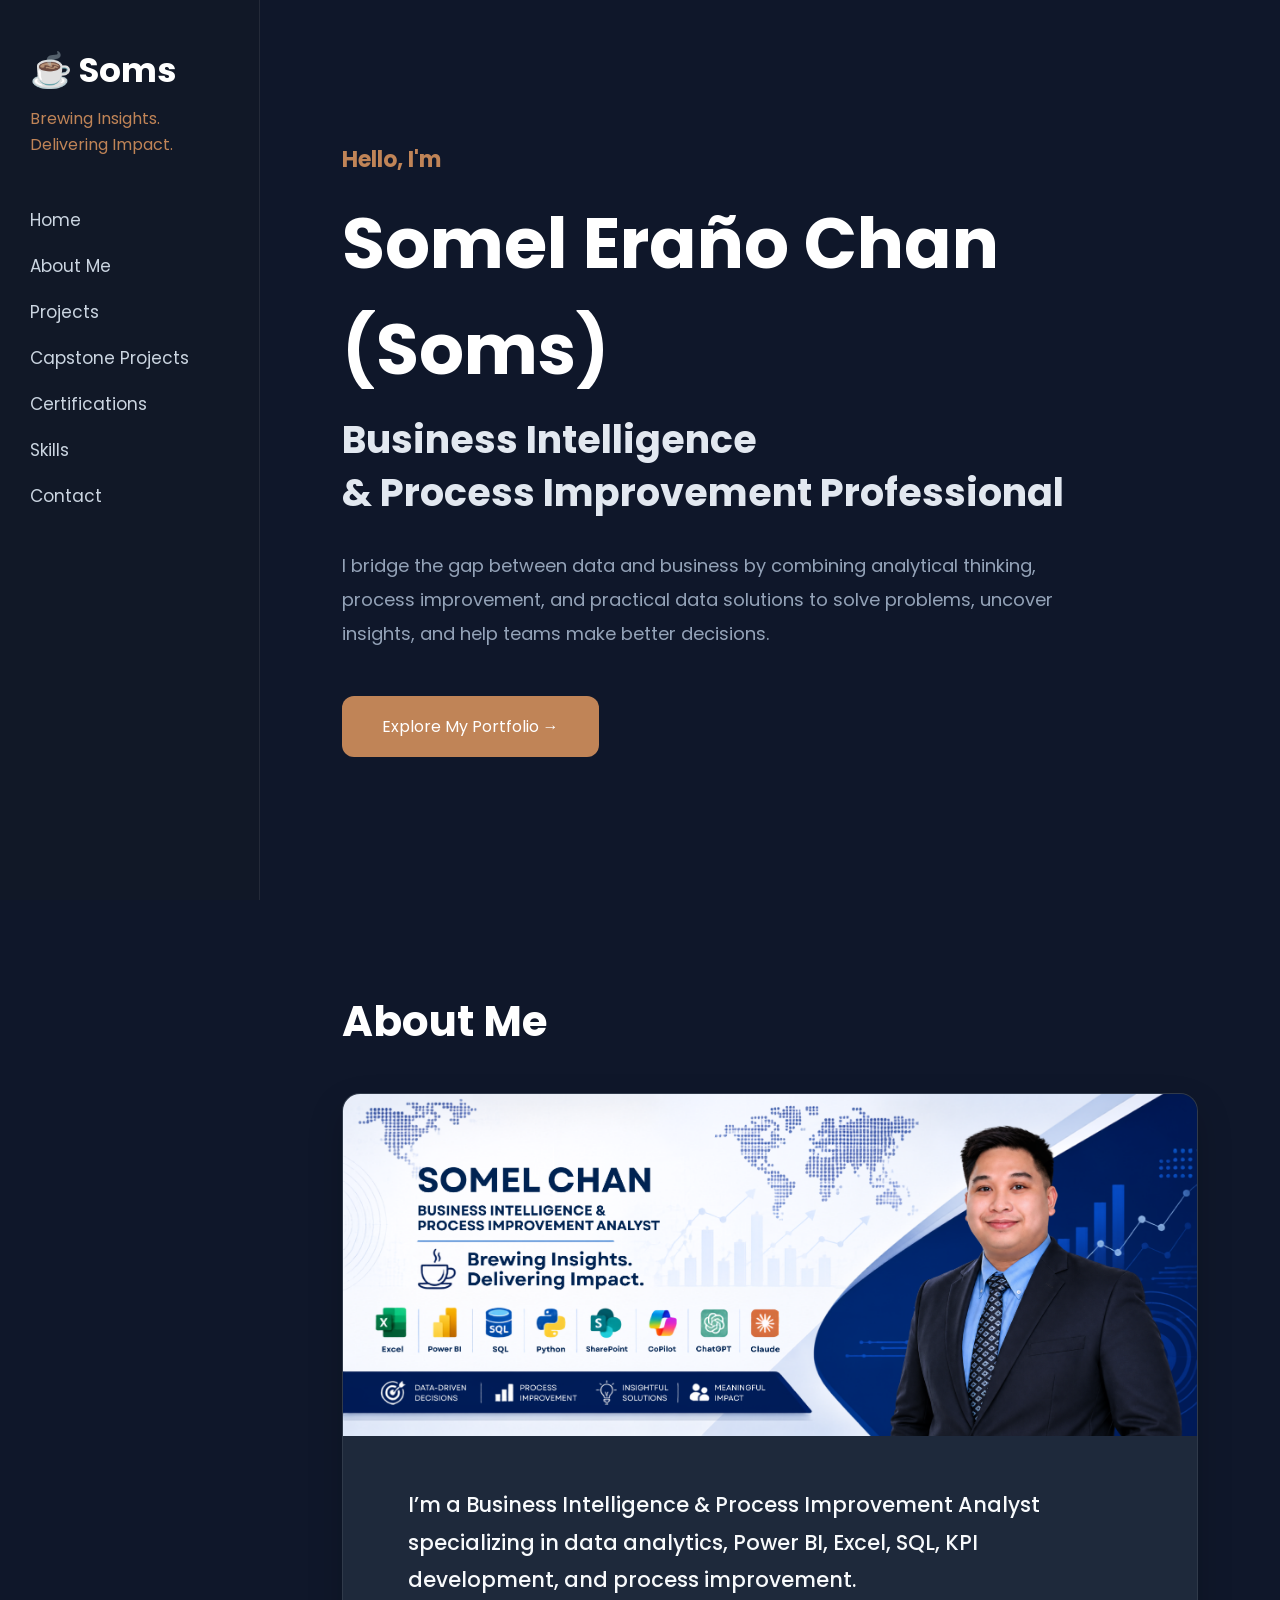
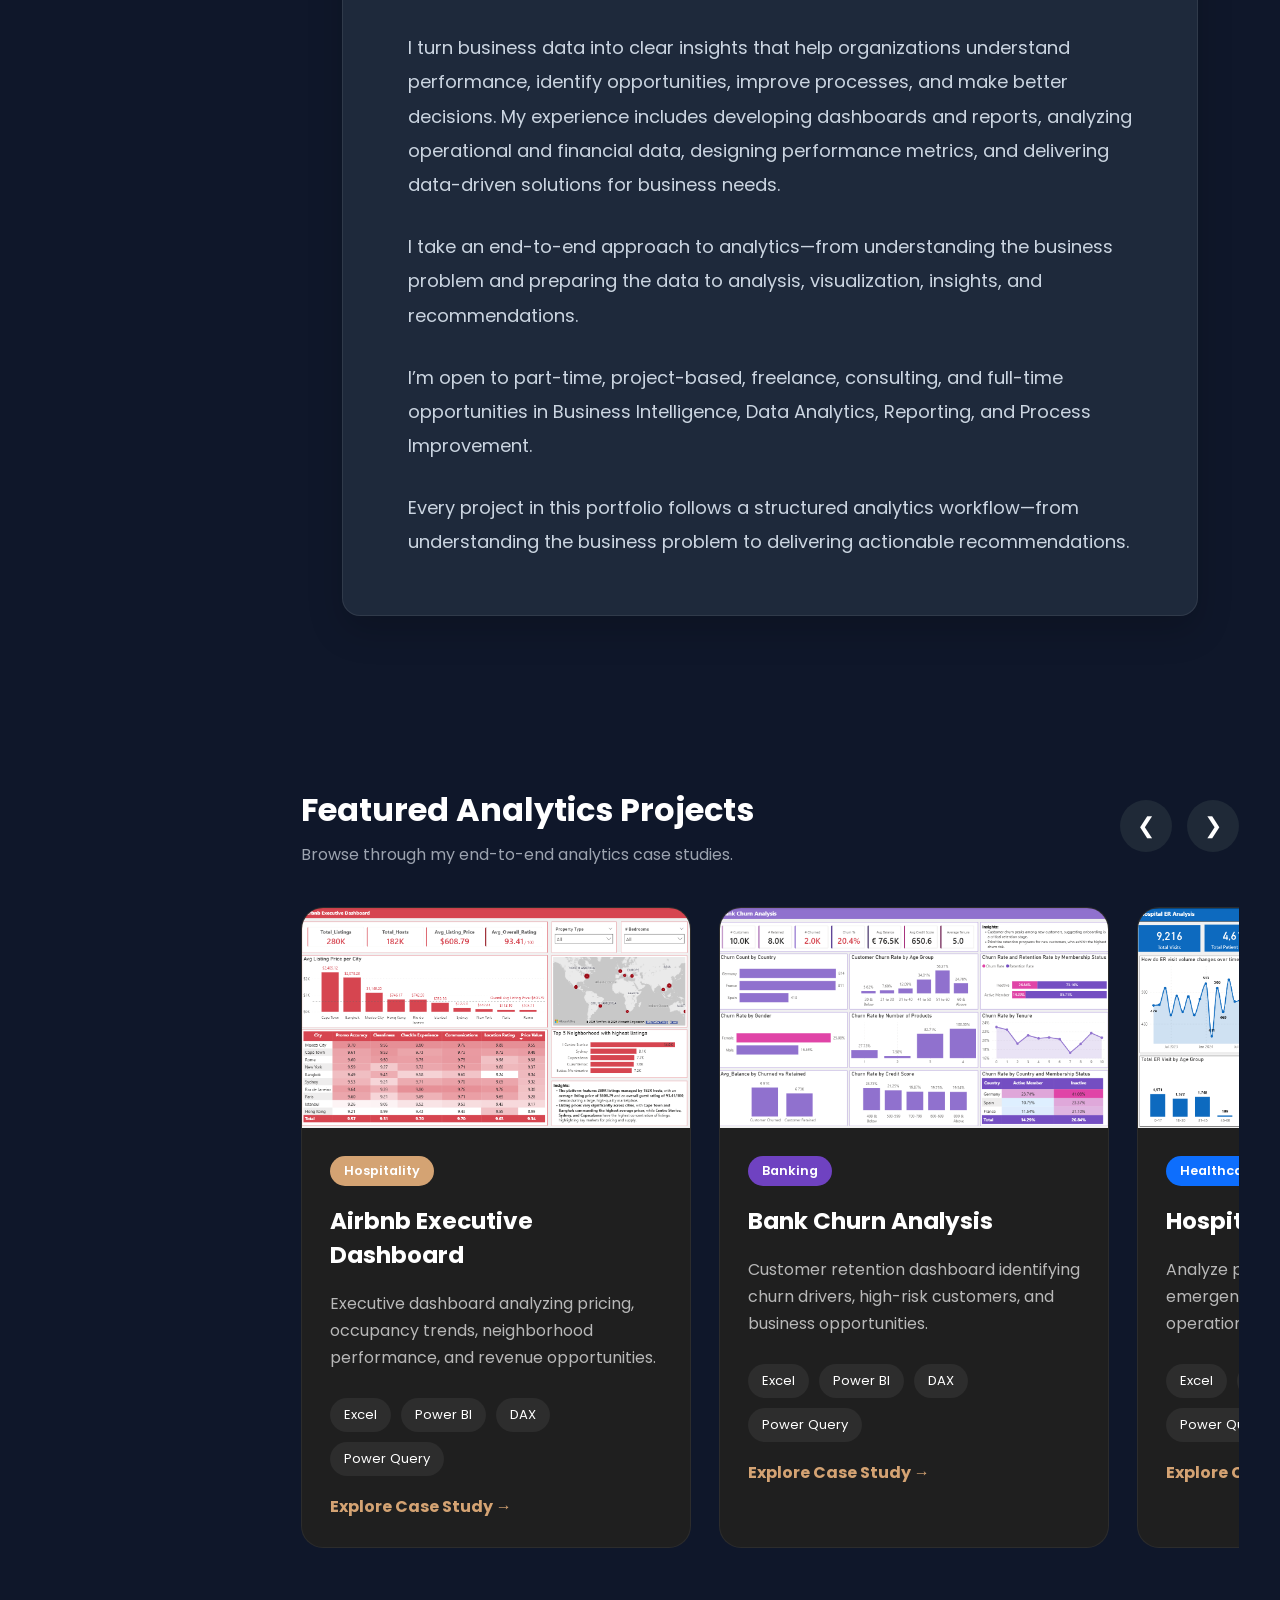
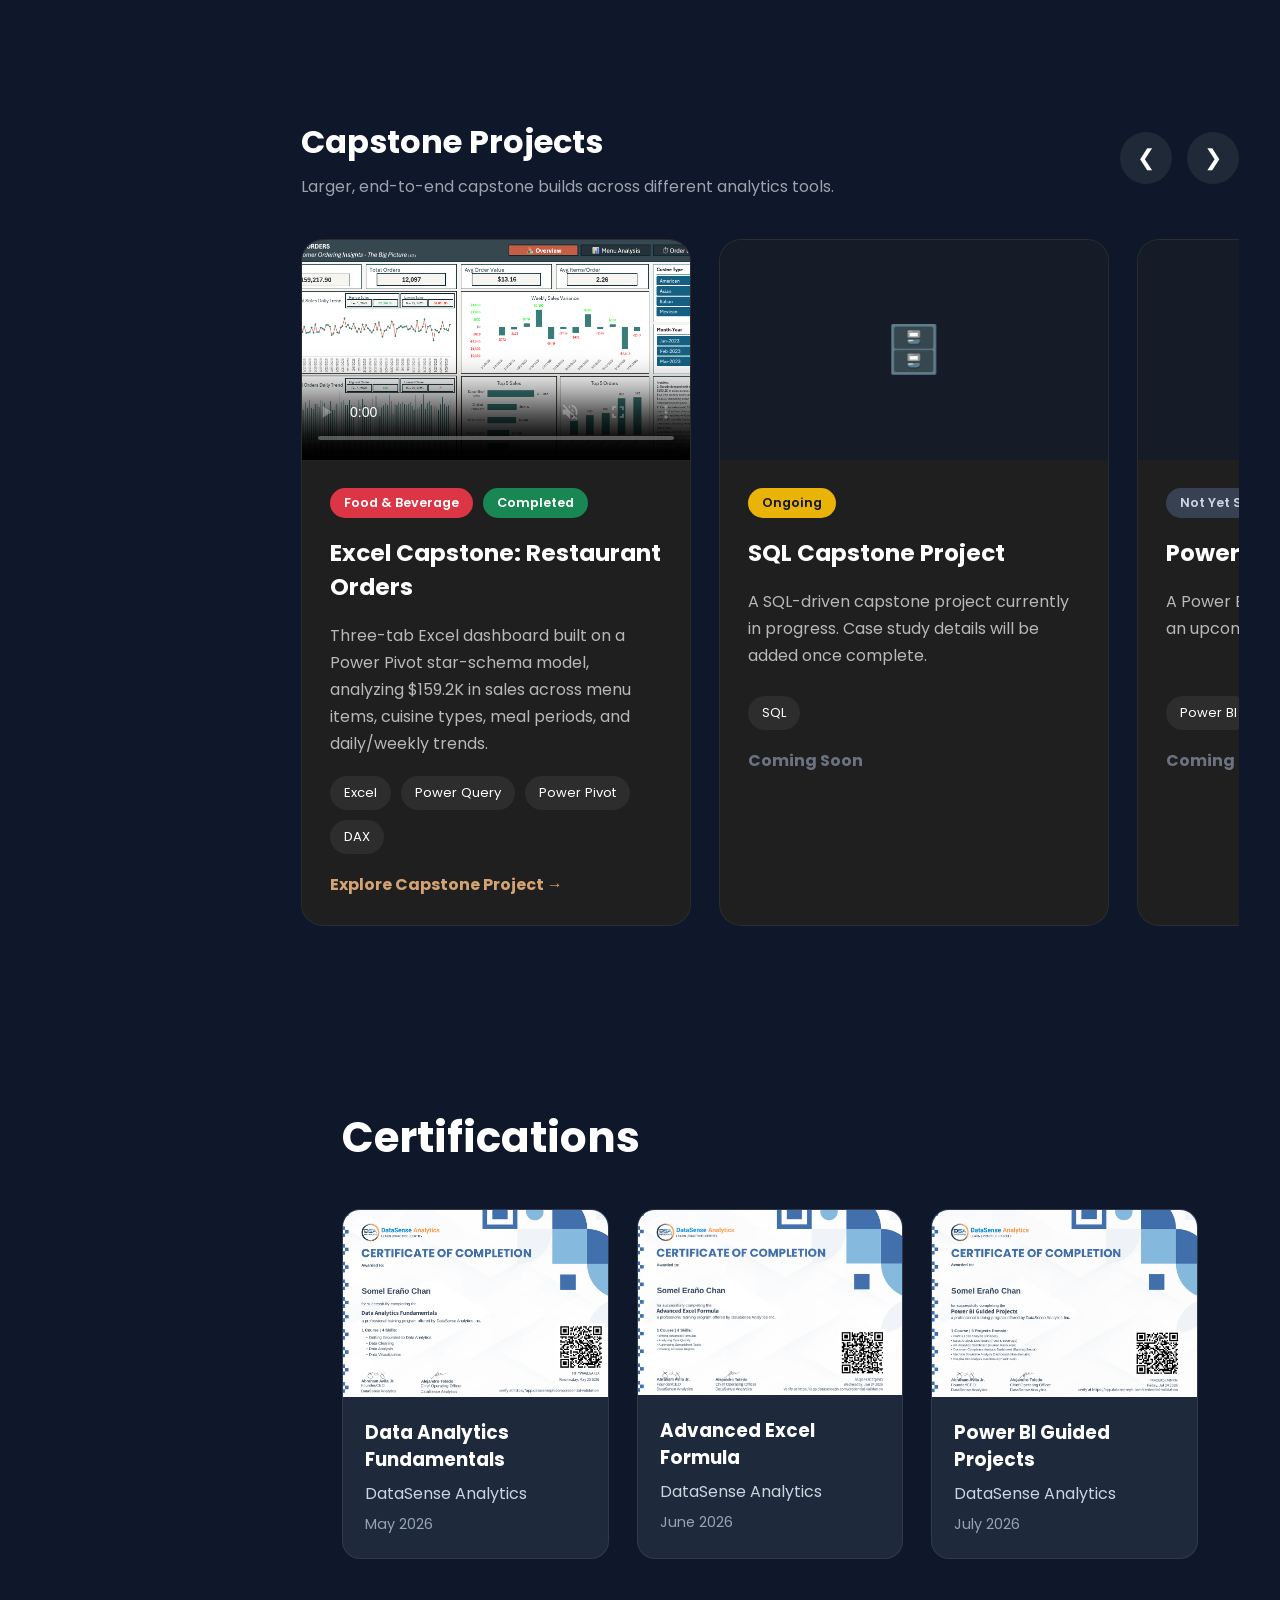
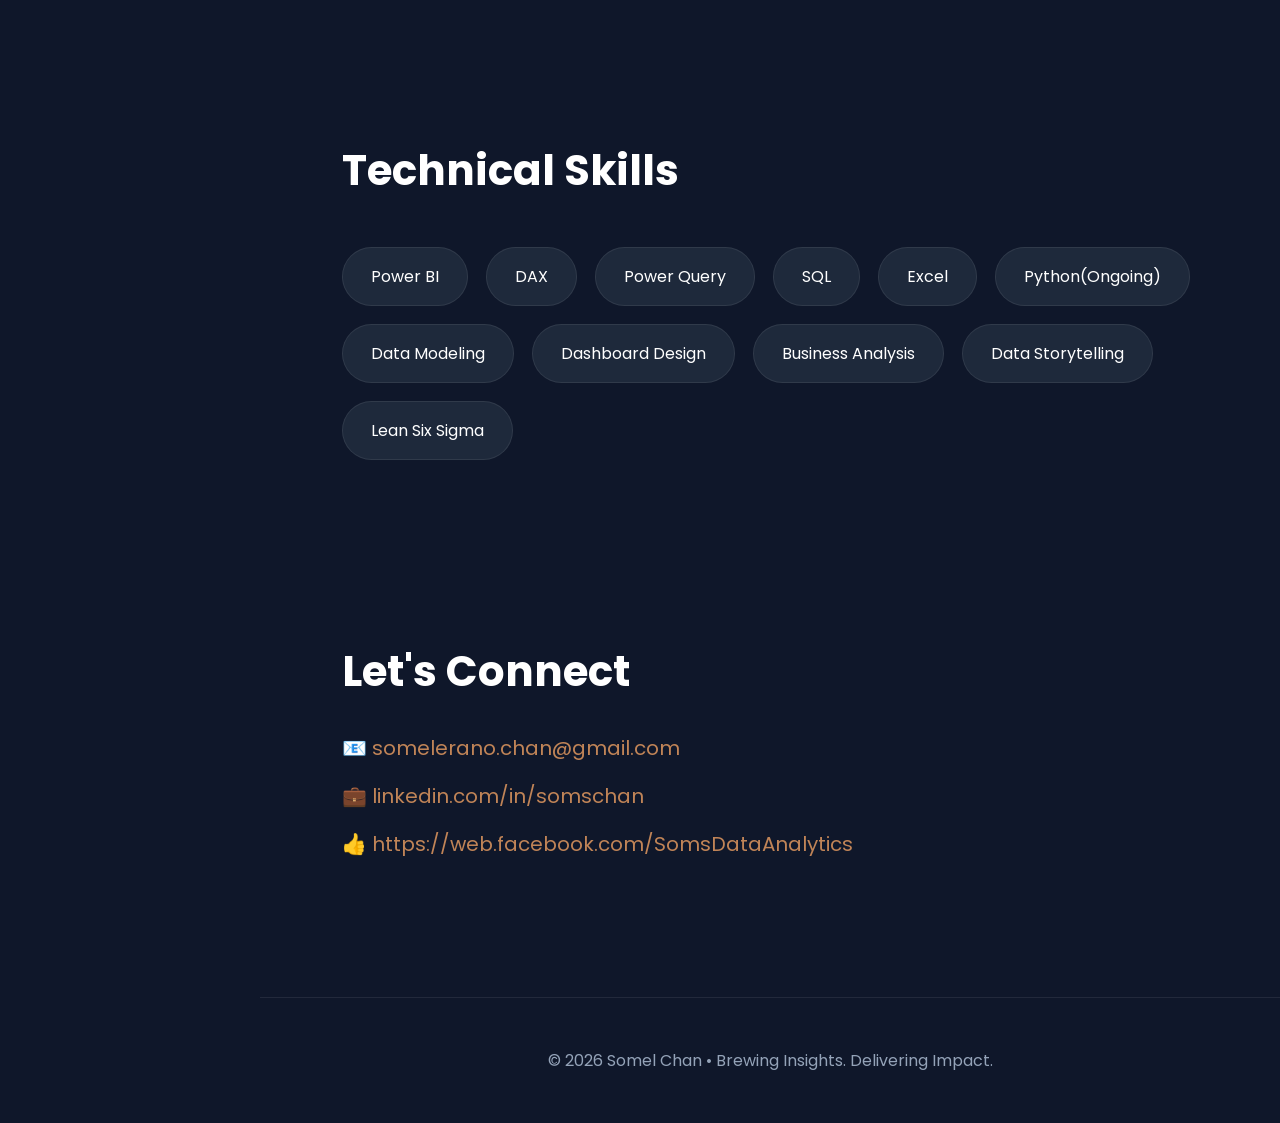
==== index.html @ 916bca15 "Update index.html" ====
<!DOCTYPE html>
<html lang="en">

<head>

<meta charset="UTF-8">

<meta name="viewport"
content="width=device-width, initial-scale=1.0">

<title>Soms | Data Analytics Portfolio</title>

<link rel="preconnect" href="https://fonts.googleapis.com">

<link rel="preconnect" href="https://fonts.gstatic.com" crossorigin>

<link href="https://fonts.googleapis.com/css2?family=Poppins:wght@300;400;500;600;700;800&display=swap" rel="stylesheet">

<link rel="stylesheet" href="style.css">

</head>

<body>

<!-- SIDEBAR -->

<aside class="sidebar">

<div class="logo">

<h1>☕ Soms </h1>

<p>Brewing Insights.<br>Delivering Impact.</p>

</div>

<nav>

<a href="#hero">Home</a>

<a href="#about">About Me</a>

<a href="#projects">Projects</a>

<a href="#capstone">Capstone Projects</a>

<a href="#certifications">Certifications</a>

<a href="#skills">Skills</a>

<a href="#contact">Contact</a>

</nav>

</aside>

<!-- MAIN -->

<main>

<section id="hero">

<div class="hero-text">

<h3>Hello, I'm</h3>

<h1>Somel Eraño Chan (Soms)</h1>

<h2>

Business Intelligence

<br>

& Process Improvement Professional

</h2>

<p>

I bridge the gap between data and business by combining analytical thinking, process improvement, 

and practical data solutions to solve problems, uncover insights, and help teams make better decisions.

</p>

<a href="#projects" class="btn">

Explore My Portfolio →

</a>

</div>

</section>

<section id="about">

    <h2>About Me</h2>

    <div class="about-box">

        <!-- PROFESSIONAL HEADER -->
        <div class="about-header">
            <img 
                src="assets/Soms_Header.png" 
                alt="Somel Chan - Business Intelligence & Process Improvement Analyst"
            >
        </div>

        <!-- ABOUT CONTENT -->
        <div class="about-content">

            <p class="about-intro">
                I’m a Business Intelligence & Process Improvement Analyst specializing
                in data analytics, Power BI, Excel, SQL, KPI development, and process improvement.
            </p>

            <p>
                I turn business data into clear insights that help organizations
                understand performance, identify opportunities, improve processes,
                and make better decisions. My experience includes developing
                dashboards and reports, analyzing operational and financial data,
                designing performance metrics, and delivering data-driven solutions
                for business needs.
            </p>

            <p>
                I take an end-to-end approach to analytics—from understanding the
                business problem and preparing the data to analysis, visualization,
                insights, and recommendations.
            </p>

            <p>
                I’m open to part-time, project-based, freelance, consulting, and
                full-time opportunities in Business Intelligence, Data Analytics,
                Reporting, and Process Improvement.
            </p>

            <p>
                Every project in this portfolio follows a structured analytics
                workflow—from understanding the business problem to delivering
                actionable recommendations.
            </p>

        </div>

    </div>

</section>
<section id="projects" class="projects-section">

    <div class="section-header">

        <div>
            <h2>Featured Analytics Projects</h2>
            <p>
                Browse through my end-to-end analytics case studies.
            </p>
        </div>

        <div class="slider-controls">

            <button id="prevBtn" class="slider-btn">
                &#10094;
            </button>

            <button id="nextBtn" class="slider-btn">
                &#10095;
            </button>

        </div>

    </div>

    <div id="projectSlider" class="project-slider">

        <!-- Airbnb -->

        <article class="project-card">

            <img src="case-studies/airbnb-executive-dashboard/dashboard.png" alt="Airbnb Dashboard">

            <div class="project-body">

                <span class="industry hospitality">
                    Hospitality
                </span>

                <h3>Airbnb Executive Dashboard</h3>

                <p>
                    Executive dashboard analyzing pricing,
                    occupancy trends,
                    neighborhood performance,
                    and revenue opportunities.
                </p>

                <div class="tags">

                    <span>Excel</span>
                    <span>Power BI</span>
                    <span>DAX</span>
                    <span>Power Query</span>

                </div>

<a href="case-studies/airbnb-executive-dashboard/">
    Explore Case Study →
</a>

            </div>

        </article>

        <!-- Bank -->

        <article class="project-card">

            <img src="case-studies/bank-churn-analysis/dashboard.png" alt="Bank Churn">

            <div class="project-body">

                <span class="industry banking">
                    Banking
                </span>

                <h3>Bank Churn Analysis</h3>

                <p>
                    Customer retention dashboard identifying
                    churn drivers,
                    high-risk customers,
                    and business opportunities.
                </p>

                <div class="tags">

                    <span>Excel</span>
                    <span>Power BI</span>
                    <span>DAX</span>
                    <span>Power Query</span>

                </div>

                <a href="case-studies/bank-churn-analysis/index.html">

                    Explore Case Study →

                </a>

            </div>

        </article>

        <!-- Hospital -->

        <article class="project-card">

            <img src="case-studies/hospital-er-analysis/dashboard.png">

            <div class="project-body">

                <span class="industry healthcare">
                    Healthcare
                </span>

                <h3>Hospital ER Analysis</h3>

                <p>

                    Analyze patient waiting times,
                    referrals,
                    emergency room utilization,
                    and operational efficiency.

                </p>

                <div class="tags">

                    <span>Excel</span>
                    <span>Power BI</span>
                    <span>DAX</span>
                    <span>Power Query</span>

                </div>

                <a href="case-studies/hospital-er-analysis/index.html">

                    Explore Case Study →

                </a>

            </div>

        </article>

        <!-- HR -->

        <article class="project-card">

            <img src="case-studies/hr-data-analytics/dashboard.png">

            <div class="project-body">

                <span class="industry hr">

                    HR

                </span>

                <h3>HR Data Analytics</h3>

                <p>

                    Workforce insights including
                    employee demographics,
                    attrition,
                    diversity,
                    and HR KPIs.

                </p>

                <div class="tags">

                    <span>Excel</span>
                    <span>Power BI</span>
                    <span>DAX</span>
                    <span>Power Query</span>

                </div>

                <a href="case-studies/hr-data-analytics/index.html">

                    Explore Case Study →

                </a>

            </div>

        </article>

        <!-- Complaints -->

        <article class="project-card">

            <img src="case-studies/financial-consumer-complaints-analysis-bank-of-america/dashboard.png">

            <div class="project-body">

                <span class="industry banking">

                    Banking

                </span>

                <h3>Financial Consumer Complaints</h3>

                <p>

                    Customer complaint analytics
                    highlighting issue trends,
                    service quality,
                    and resolution insights.

                </p>

                <div class="tags">

                    <span>Excel</span>
                    <span>Power BI</span>
                    <span>DAX</span>
                    <span>Power Query</span>

                </div>

                <a href="case-studies/financial-consumer-complaints-analysis-bank-of-america/index.html">

                    Explore Case Study →

                </a>

            </div>

        </article>

        <!-- Manufacturing -->

        <article class="project-card">

            <img src="case-studies/manufacturing-downtime-analysis/dashboard.png">

            <div class="project-body">

                <span class="industry manufacturing">

                    Manufacturing

                </span>

                <h3>Manufacturing Downtime</h3>

                <p>

                    Discover production losses,
                    downtime reasons,
                    and operational improvements.

                </p>

                <div class="tags">

                    <span>Excel</span>
                    <span>Power BI</span>
                    <span>DAX</span>
                    <span>Power Query</span>

                </div>

                <a href="case-studies/manufacturing-downtime-analysis/index.html">

                    Explore Case Study →

                </a>

            </div>

        </article>

        <!-- Food -->

        <article class="project-card">

            <img src="case-studies/food-and-beverage-sales-dashboard/dashboard.png">

            <div class="project-body">

                <span class="industry food">

                    Retail

                </span>

                <h3>Food & Beverage Sales</h3>

                <p>

                    Sales dashboard for revenue,
                    product performance,
                    profitability,
                    and customer purchasing behavior.

                </p>

                <div class="tags">

                    <span>Excel</span>
                    <span>Power BI</span>
                    <span>DAX</span>
                    <span>Power Query</span>

                </div>

                <a href="case-studies/food-and-beverage-sales-dashboard/README.md">

                    Explore Case Study →

                </a>

            </div>

        </article>

        <!-- Financial -->

        <article class="project-card">

            <img src="case-studies/financial-report/dashboard.png">

            <div class="project-body">

                <span class="industry finance">

                    Finance

                </span>

                <h3>Financial Report Dashboard</h3>

                <p>

                    Executive financial reporting
                    using KPI monitoring,
                    profitability,
                    and performance tracking.

                </p>

                <div class="tags">

                    <span>Excel</span>
                    <span>Power BI</span>
                    <span>DAX</span>
                    <span>Power Query</span>

                </div>

                <a href="case-studies/financial-report/README.md">

                    Explore Case Study →

                </a>

            </div>

        </article>

    </div>

</section>

<!-- ===========================
     CAPSTONE PROJECTS
=========================== -->

<section id="capstone" class="projects-section">

    <div class="section-header">

        <div>
            <h2>Capstone Projects</h2>
            <p>
                Larger, end-to-end capstone builds across different analytics tools.
            </p>
        </div>

        <div class="slider-controls">

            <button id="prevBtnCapstone" class="slider-btn">
                &#10094;
            </button>

            <button id="nextBtnCapstone" class="slider-btn">
                &#10095;
            </button>

        </div>

    </div>

    <div id="capstoneSlider" class="project-slider">

        <!-- Excel Capstone: Restaurant Orders -->

        <article class="project-card">

            <video
                src="case-studies/capstone-excel-restaurant-orders/preview.mp4"
                poster="case-studies/capstone-excel-restaurant-orders/dashboard-overview.png"
                controls
                muted
                playsinline
            ></video>

            <div class="project-body">

                <div class="badges">
                    <span class="industry food">Food &amp; Beverage</span>
                    <span class="status completed">Completed</span>
                </div>

                <h3>Excel Capstone: Restaurant Orders</h3>

                <p>
                    Three-tab Excel dashboard built on a Power Pivot star-schema
                    model, analyzing $159.2K in sales across menu items,
                    cuisine types, meal periods, and daily/weekly trends.
                </p>

                <div class="tags">

                    <span>Excel</span>
                    <span>Power Query</span>
                    <span>Power Pivot</span>
                    <span>DAX</span>

                </div>

                <a href="case-studies/capstone-excel-restaurant-orders/">
                    Explore Capstone Project →
                </a>

            </div>

        </article>

        <!-- SQL Capstone -->

        <article class="project-card">

            <div class="project-placeholder">🗄️</div>

            <div class="project-body">

                <div class="badges">
                    <span class="status ongoing">Ongoing</span>
                </div>

                <h3>SQL Capstone Project</h3>

                <p>
                    A SQL-driven capstone project currently in progress.
                    Case study details will be added once complete.
                </p>

                <div class="tags">

                    <span>SQL</span>

                </div>

                <a class="disabled">Coming Soon</a>

            </div>

        </article>

        <!-- Power BI Capstone -->

        <article class="project-card">

            <div class="project-placeholder">📊</div>

            <div class="project-body">

                <div class="badges">
                    <span class="status not-started">Not Yet Started</span>
                </div>

                <h3>Power BI Capstone Project</h3>

                <p>
                    A Power BI capstone project planned for an upcoming
                    portfolio update.
                </p>

                <div class="tags">

                    <span>Power BI</span>

                </div>

                <a class="disabled">Coming Soon</a>

            </div>

        </article>

        <!-- Python Capstone -->

        <article class="project-card">

            <div class="project-placeholder">🐍</div>

            <div class="project-body">

                <div class="badges">
                    <span class="status not-started">Not Yet Started</span>
                </div>

                <h3>Python Capstone Project</h3>

                <p>
                    A Python-based analytics capstone project planned for
                    an upcoming portfolio update.
                </p>

                <div class="tags">

                    <span>Python</span>

                </div>

                <a class="disabled">Coming Soon</a>

            </div>

        </article>

    </div>

</section>

<section id="certifications">

<h2>Certifications</h2>

<div class="certifications-grid">

    <div class="certificate-card">

        <img
            src="certifications/Data Analytics Fundamentals.png"
            alt="Data Analytics Fundamentals Certificate"
        >

        <div class="certificate-info">

            <h3>Data Analytics Fundamentals</h3>

            <p>
                DataSense Analytics
            </p>

            <span>
                May 2026
            </span>

        </div>

    </div>


    <div class="certificate-card">

        <img
            src="certifications/Advanced Excel Formula.png"
            alt="Advanced Excel Formula Certificate"
        >

        <div class="certificate-info">

            <h3>Advanced Excel Formula</h3>

            <p>
                DataSense Analytics
            </p>

            <span>
                June 2026
            </span>

        </div>

    </div>


    <div class="certificate-card">

        <img
            src="certifications/Power BI Guided Projects.png"
            alt="Power BI Guided Projects Certificate"
        >

        <div class="certificate-info">

            <h3>Power BI Guided Projects</h3>

            <p>
                DataSense Analytics
            </p>

            <span>
                July 2026
            </span>

        </div>

    </div>

</div>

</section>
    
<section id="skills">

<h2>Technical Skills</h2>

<div class="skills">

<span>Power BI</span>

<span>DAX</span>

<span>Power Query</span>

<span>SQL</span>

<span>Excel</span>

<span>Python(Ongoing)</span>

<span>Data Modeling</span>

<span>Dashboard Design</span>

<span>Business Analysis</span>

<span>Data Storytelling</span>

<span>Lean Six Sigma</span>

</div>

</section>

<section id="contact">

<h2>Let's Connect</h2>

<p>

📧

<a href="mailto:somelerano.chan@gmail.com">

somelerano.chan@gmail.com

</a>

</p>

<p>

💼

<a href="https://linkedin.com/in/somschan"

target="_blank">

linkedin.com/in/somschan

</a>

</p>

<p>

👍

<a href="https://web.facebook.com/SomsDataAnalytics

target="_blank">

https://web.facebook.com/SomsDataAnalytics

</a>

</p>
    
</section>

<footer>

© 2026 Somel Chan • Brewing Insights. Delivering Impact.

</footer>

</main>

<script src="script.js"></script>

</body>

</html>
---- style.css ----
/* ==========================================
   S.O.M.S. Analytics Portfolio
   Version 2.0
========================================== */

*{
    margin:0;
    padding:0;
    box-sizing:border-box;
}

html{
    scroll-behavior:smooth;
}

body{

    font-family:'Poppins',sans-serif;

    background:#0f172a;

    color:white;

    display:flex;

}

/* Scrollbar */

::-webkit-scrollbar{

    width:10px;

}

::-webkit-scrollbar-track{

    background:#111827;

}

::-webkit-scrollbar-thumb{

    background:#c08457;

    border-radius:20px;

}

::-webkit-scrollbar-thumb:hover{

    background:#d4a373;

}

/* ==========================================
SIDEBAR
========================================== */

.sidebar{

    width:260px;

    height:100vh;

    position:fixed;

    left:0;

    top:0;

    background:#111827;

    padding:45px 30px;

    border-right:1px solid rgba(255,255,255,.08);

}

.logo h1{

    font-size:34px;

    margin-bottom:10px;

}

.logo p{

    color:#c08457;

    line-height:1.6;

    margin-bottom:50px;

}

.sidebar nav{

    display:flex;

    flex-direction:column;

    gap:20px;

}

.sidebar nav a{

    color:#cbd5e1;

    text-decoration:none;

    font-size:17px;

    transition:.30s;

}

.sidebar nav a:hover{

    color:#ffffff;

    transform:translateX(6px);

}

/* ==========================================
MAIN
========================================== */

main{

    margin-left:260px;

    width:calc(100% - 260px);

}

section{

    padding:90px 8%;

}

/* ==========================================
HERO
========================================== */

#hero{

    min-height:100vh;

    display:flex;

    align-items:center;

}

.hero-text h3{

    color:#c08457;

    font-size:22px;

    margin-bottom:15px;

}

.hero-text h1{

    font-size:70px;

    margin-bottom:10px;

}

.hero-text h2{

    font-size:38px;

    color:#e2e8f0;

    line-height:1.4;

    margin-bottom:30px;

}

.hero-text p{

    max-width:720px;

    color:#94a3b8;

    line-height:1.9;

    font-size:18px;

    margin-bottom:45px;

}

.btn{

    display:inline-block;

    background:#c08457;

    color:white;

    padding:18px 40px;

    border-radius:12px;

    text-decoration:none;

    transition:.30s;

}

.btn:hover{

    background:#d4a373;

    transform:translateY(-3px);

}  

/* ==========================================
   ABOUT ME
========================================== */

#about h2{
    font-size:42px;
    margin-bottom:40px;
}

.about-box{

    width:100%;

    background:#1e293b;

    border-radius:18px;

    border:1px solid rgba(255,255,255,.08);

    overflow:hidden;

    box-shadow:0 15px 35px rgba(0,0,0,.18);

}


/* ==========================================
   ABOUT HEADER IMAGE
========================================== */

.about-header{

    width:100%;

    background:#ffffff;

    overflow:hidden;
}

.about-header img{

    display:block;

    width:100%;

    height:auto;

    max-height:430px;

    object-fit:cover;

}


/* ==========================================
   ABOUT TEXT CONTENT
========================================== */

.about-content{

    width:100%;

    max-width:1200px;

    margin:0 auto;

    padding:50px 65px 55px;

    display:block;

}


/* NORMAL PARAGRAPHS */

.about-content p{

    display:block;

    width:100%;

    max-width:1100px;

    color:#cbd5e1;

    font-size:18px;

    line-height:1.9;

    margin:0 0 28px 0;

}


/* FIRST / INTRO PARAGRAPH */

.about-content .about-intro{

    display:block;

    width:100%;

    max-width:1100px;

    color:#f8fafc;

    font-size:21px;

    font-weight:500;

    line-height:1.8;

    margin:0 0 32px 0;

}


/* LAST PARAGRAPH */

.about-content p:last-child{

    margin-bottom:0;
}


/* ==========================================
   CERTIFICATIONS
========================================== */

#certifications h2{
    font-size:42px;
    margin-bottom:40px;
}

.certifications-grid{
    display:grid;
    grid-template-columns:repeat(3,1fr);
    gap:28px;
}

.certificate-card{
    background:#1e293b;
    border:1px solid rgba(255,255,255,.08);
    border-radius:18px;
    overflow:hidden;
    transition:.35s;
}

.certificate-card:hover{
    transform:translateY(-8px);
    box-shadow:0 18px 45px rgba(0,0,0,.35);
}

.certificate-card img{
    width:100%;
    height:auto;
    display:block;
    cursor:pointer;
}

.certificate-info{
    padding:22px;
}

.certificate-info h3{
    font-size:1.15rem;
    margin-bottom:8px;
}

.certificate-info p{
    color:#cbd5e1;
    margin-bottom:5px;
}

.certificate-info span{
    color:#94a3b8;
    font-size:.9rem;
}

/* ===========================
   FEATURED PROJECTS
=========================== */

.projects-section{

    width:min(1400px,92%);
    margin:0 auto;
    padding:80px 0;

}

.section-header{

    display:flex;
    justify-content:space-between;
    align-items:center;
    margin-bottom:40px;

}

.section-header h2{

    font-size:2rem;
    margin-bottom:8px;

}

.section-header p{

    color:#9ca3af;

}

/* ===========================
   BUTTONS
=========================== */

.slider-controls{

    display:flex;
    gap:15px;

}

.slider-btn{

    width:52px;
    height:52px;

    border:none;
    border-radius:50%;

    background:#1f2937;
    color:white;

    cursor:pointer;

    font-size:22px;

    transition:.25s;

}

.slider-btn:hover{

    background:#d4a373;
    transform:scale(1.08);

}

/* ===========================
   SCROLLER
=========================== */

.project-slider{

    display:flex;

    gap:28px;

    overflow-x:auto;

    scroll-behavior:smooth;

    scroll-snap-type:x mandatory;

    scrollbar-width:none;

    -ms-overflow-style:none;

    padding-bottom:10px;

}

.project-slider::-webkit-scrollbar{

    display:none;

}

/* ===========================
   CARD
=========================== */

.project-card{

    flex:0 0 390px;

    background:#1f1f1f;

    border-radius:22px;

    overflow:hidden;

    scroll-snap-align:start;

    transition:.35s;

    border:1px solid rgba(255,255,255,.06);

}

.project-card:hover{

    transform:translateY(-10px);

    box-shadow:0 18px 45px rgba(0,0,0,.35);

}

.project-card img{

    width:100%;

    height:220px;

    object-fit:cover;

    display:block;

}

/* Video preview (used by capstone cards, e.g. Excel capstone) */
.project-card video{

    width:100%;

    height:220px;

    object-fit:cover;

    display:block;

    background:#000;

}

/* Placeholder block for capstone projects with no media yet */
.project-placeholder{

    width:100%;

    height:220px;

    display:flex;

    align-items:center;

    justify-content:center;

    font-size:46px;

    background:#161b28;

    color:#475569;

}

/* ===========================
   CONTENT
=========================== */

.project-body{

    padding:28px;

    display:flex;

    flex-direction:column;

    gap:18px;

}

/* Row that holds the industry + status badges side by side */
.badges{

    display:flex;

    flex-wrap:wrap;

    gap:10px;

}

.industry{

    width:max-content;

    padding:6px 14px;

    border-radius:999px;

    font-size:.8rem;

    font-weight:600;

    color:white;

}

/* badge colors */

.hospitality{background:#d4a373;}
.banking{background:#6f42c1;}
.healthcare{background:#0d6efd;}
.hr{background:#198754;}
.manufacturing{background:#fd7e14;}
.food{background:#dc3545;}
.finance{background:#20c997;}

/* status badges for capstone project progress */

.status{

    width:max-content;

    padding:6px 14px;

    border-radius:999px;

    font-size:.8rem;

    font-weight:600;

}

.status.completed{background:#198754;color:white;}
.status.ongoing{background:#eab308;color:#111827;}
.status.not-started{background:#374151;color:#cbd5e1;}

.project-body h3{

    font-size:1.45rem;

    margin:0;

}

.project-body p{

    color:#b8b8b8;

    line-height:1.7;

    min-height:90px;

}

.tags{

    display:flex;

    flex-wrap:wrap;

    gap:10px;

}

.tags span{

    background:#2d2d2d;

    padding:7px 14px;

    border-radius:999px;

    font-size:.82rem;

}

.project-body a{

    margin-top:auto;

    font-weight:700;

    color:#d4a373;

    text-decoration:none;

    transition:.3s;

}

.project-body a:hover{

    transform:translateX(8px);

}

/* Disabled link style for capstone projects not started yet */
.project-body a.disabled{

    color:#6b7280;

    cursor:not-allowed;

    pointer-events:none;

}

.project-body a.disabled:hover{

    transform:none;

}

/* ===========================
   RESPONSIVE
=========================== */

@media(max-width:1200px){

    .project-card{

        flex:0 0 340px;

    }

}

@media(max-width:768px){

    .section-header{

        flex-direction:column;
        align-items:flex-start;
        gap:20px;

    }

    .project-card{

        flex:0 0 90%;

    }

}

/* ==========================================
SKILLS
========================================== */

#skills h2{

    font-size:42px;

    margin-bottom:45px;

}

.skills{

    display:flex;

    flex-wrap:wrap;

    gap:18px;

}

.skills span{

    background:#1e293b;

    padding:16px 28px;

    border-radius:40px;

    border:1px solid rgba(255,255,255,.08);

    transition:.30s;

}

.skills span:hover{

    background:#c08457;

    transform:translateY(-4px);

}

/* ==========================================
CONTACT
========================================== */

#contact{

    padding-bottom:120px;

}

#contact h2{

    font-size:42px;

    margin-bottom:30px;

}

#contact p{

    font-size:20px;

    margin-bottom:18px;

}

#contact a{

    color:#c08457;

    text-decoration:none;

}

#contact a:hover{

    text-decoration:underline;

}

/* ==========================================
FOOTER
========================================== */

footer{

    text-align:center;

    padding:50px;

    color:#94a3b8;

    border-top:1px solid rgba(255,255,255,.08);

}

/* ==========================================
RESPONSIVE
========================================== */

@media(max-width:900px){

.sidebar{

    position:relative;

    width:100%;

    height:auto;

}

main{

    margin-left:0;

    width:100%;

}

.hero-text h1{

    font-size:50px;

}

.hero-text h2{

    font-size:30px;

}

.projects-grid{

    grid-template-columns:1fr;

}

.skills{

    justify-content:center;

}

}

/* ==========================================
   ABOUT & CERTIFICATIONS RESPONSIVE
========================================== */

@media(max-width:900px){

    .about-content{

        width:100%;

        padding:40px 35px 45px;

    }

    .about-content p{

        width:100%;

        max-width:none;

        font-size:17px;

        line-height:1.8;

    }

    .about-content .about-intro{

        font-size:19px;

    }

    .certifications-grid{

        grid-template-columns:1fr;

    }

}
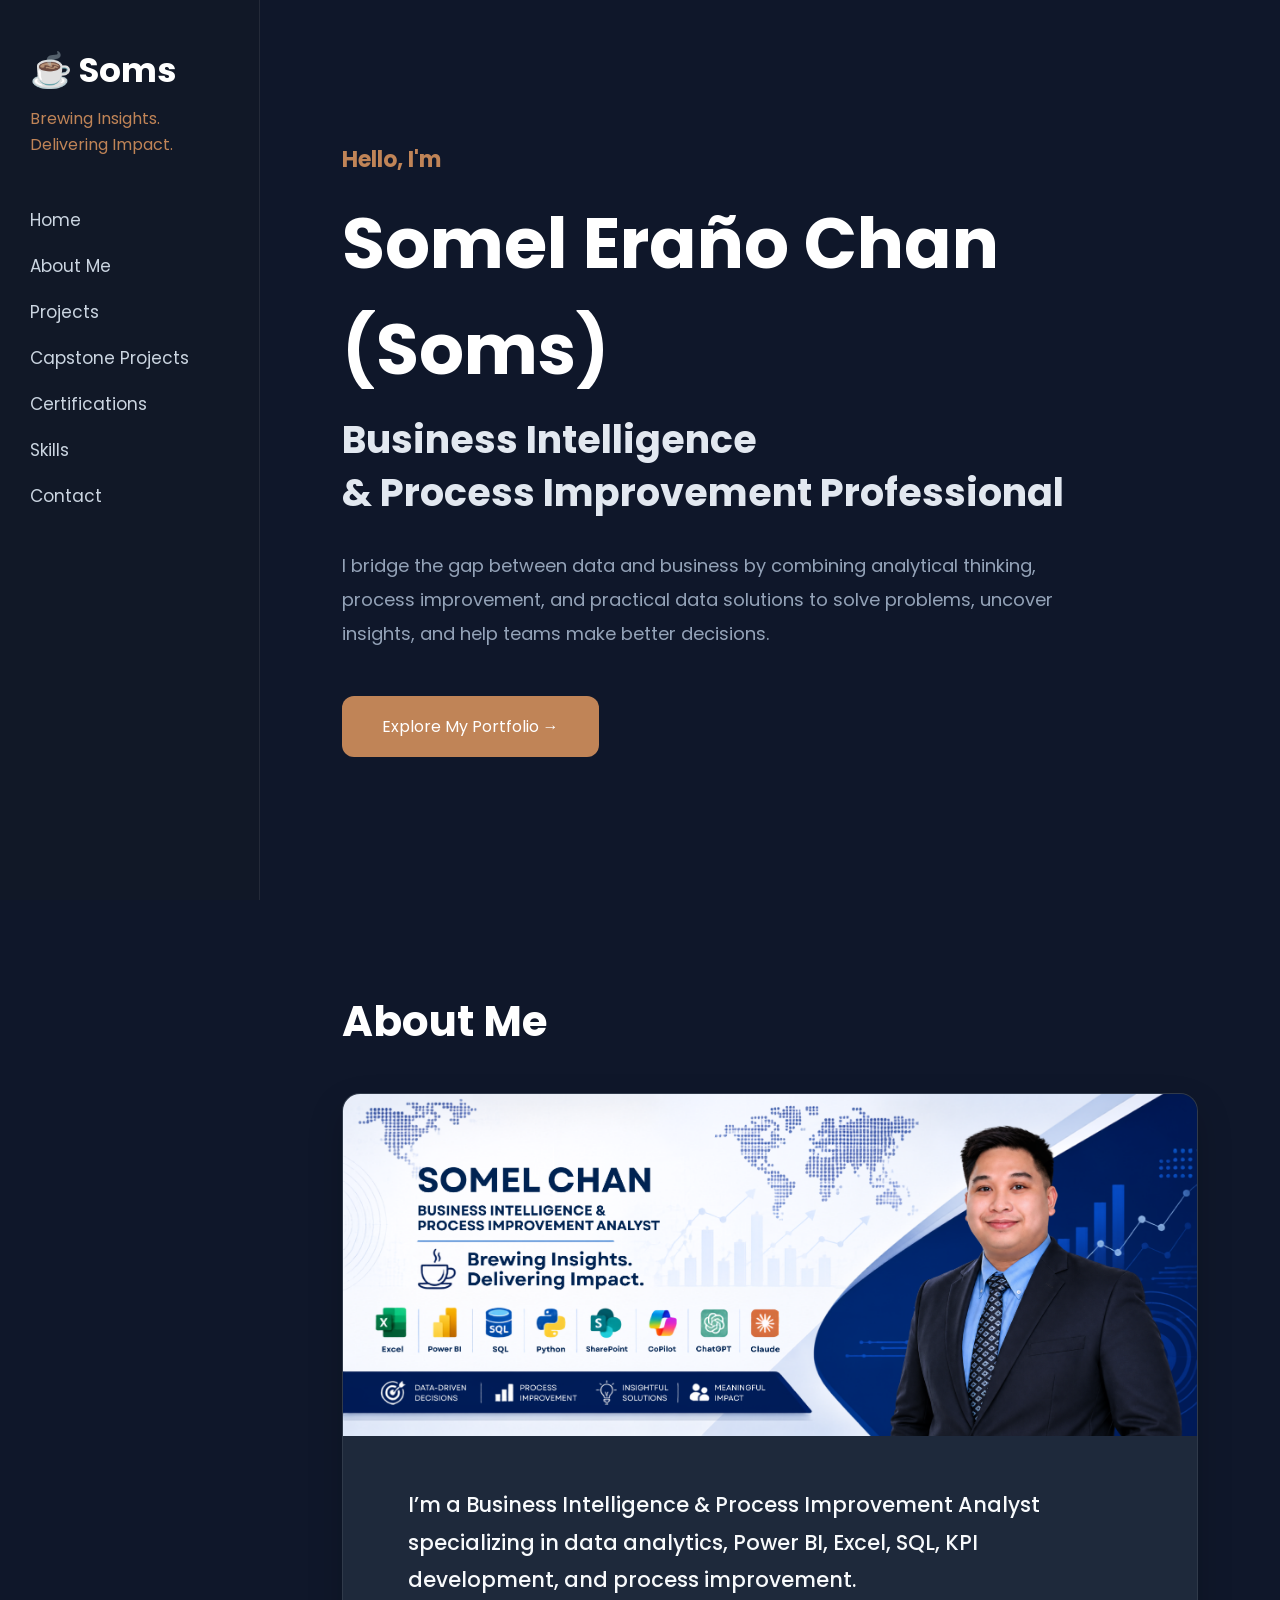
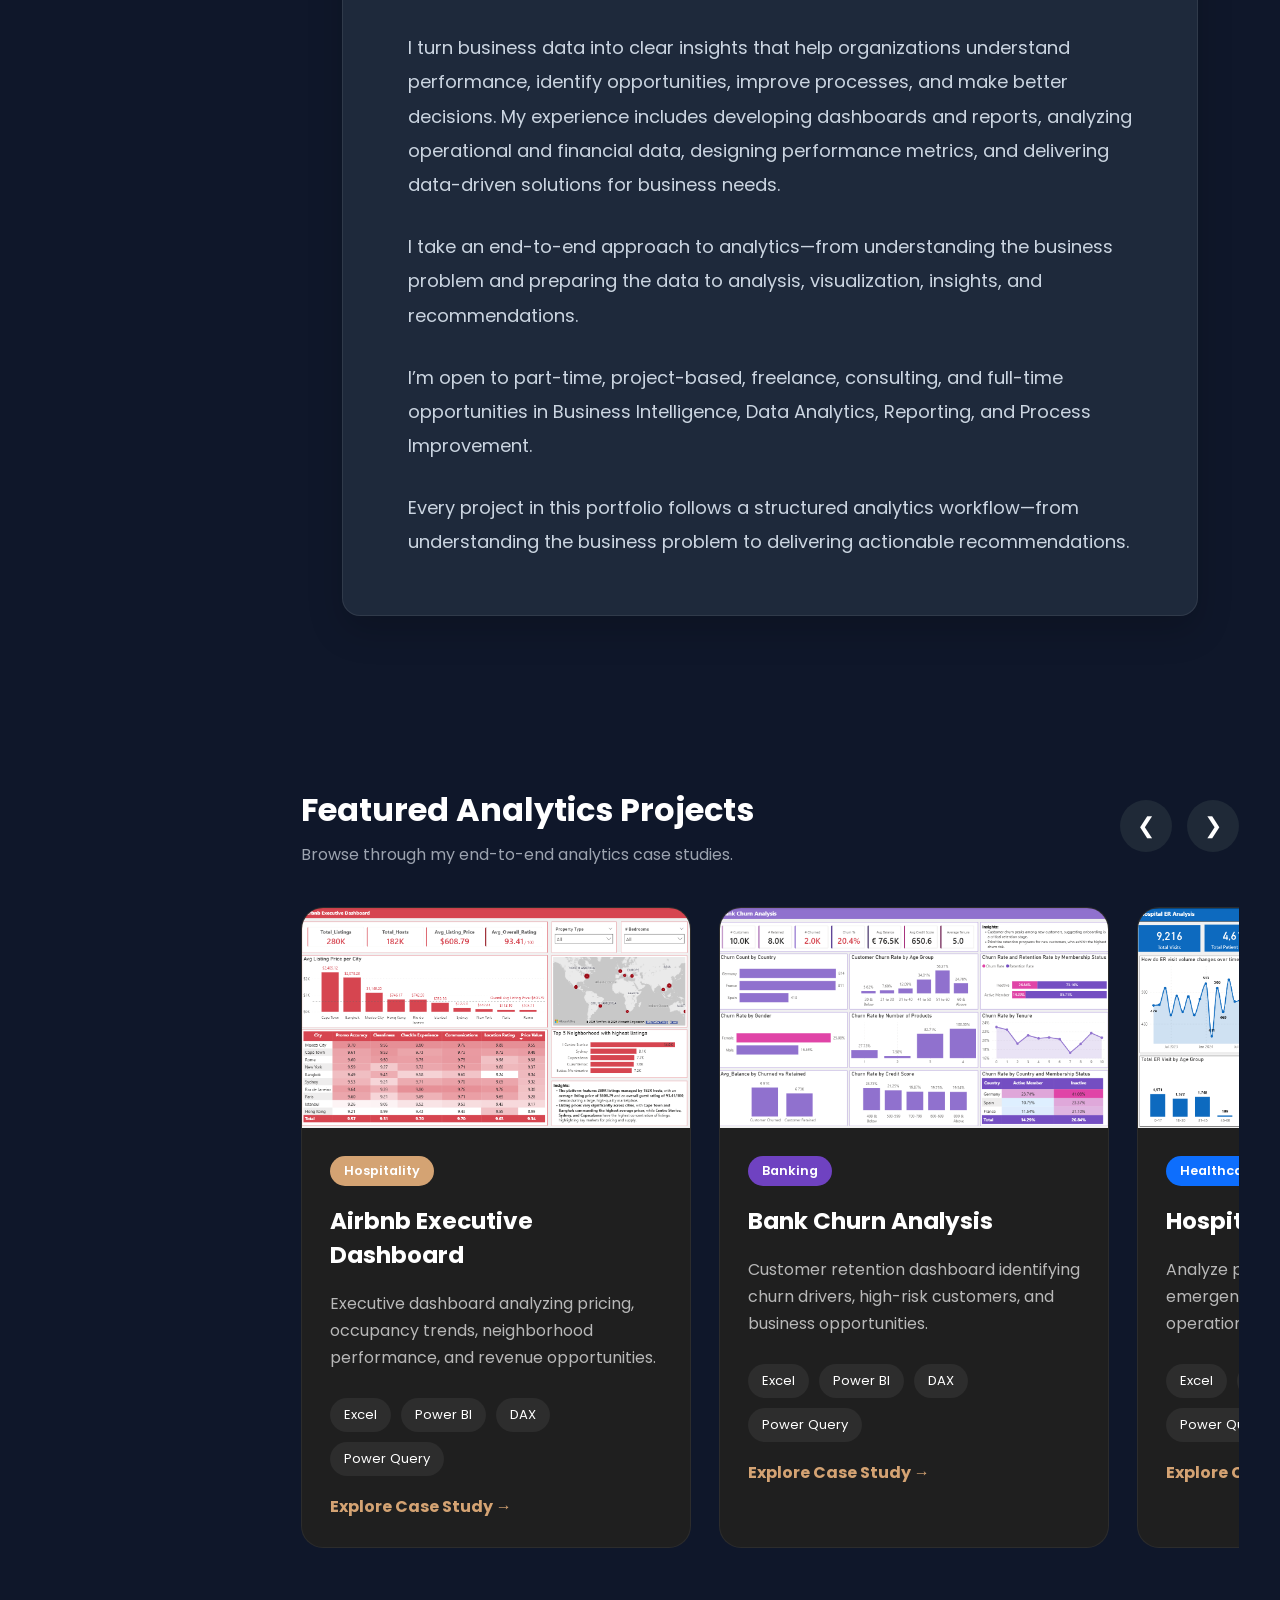
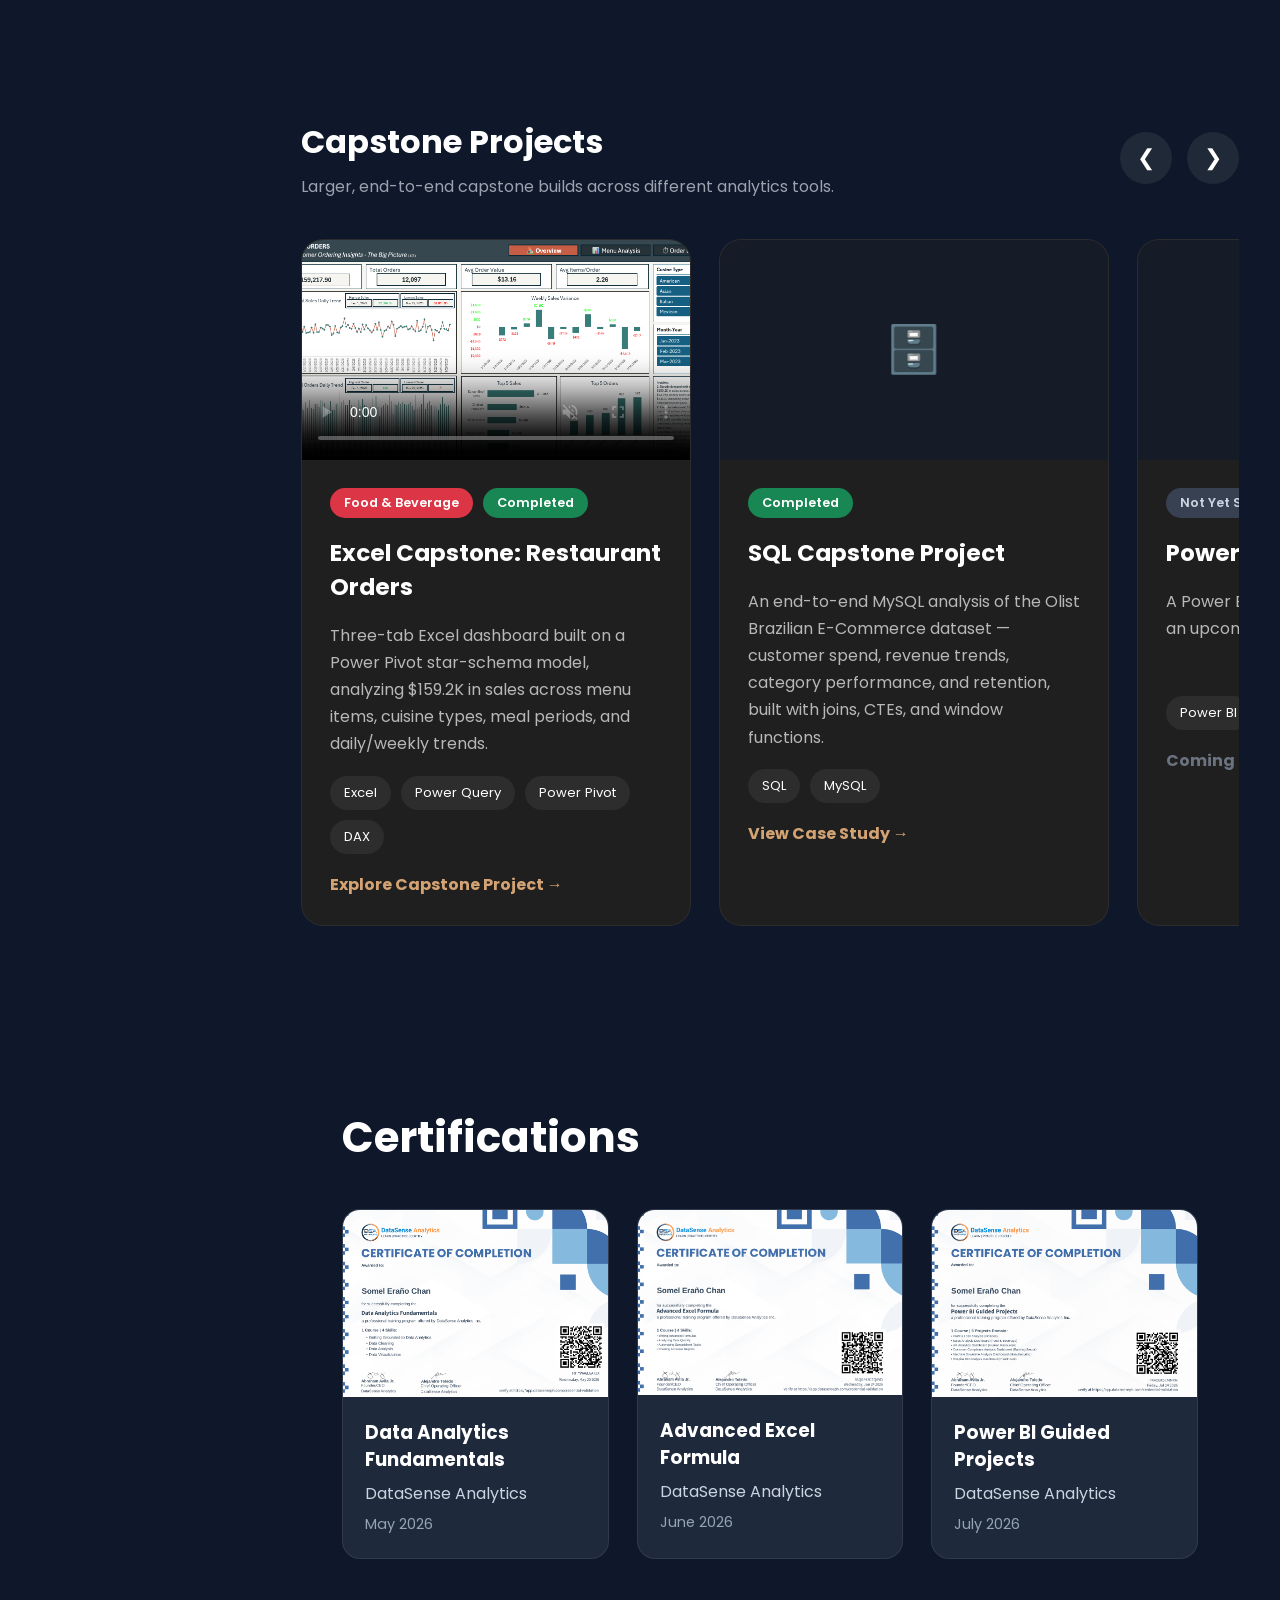
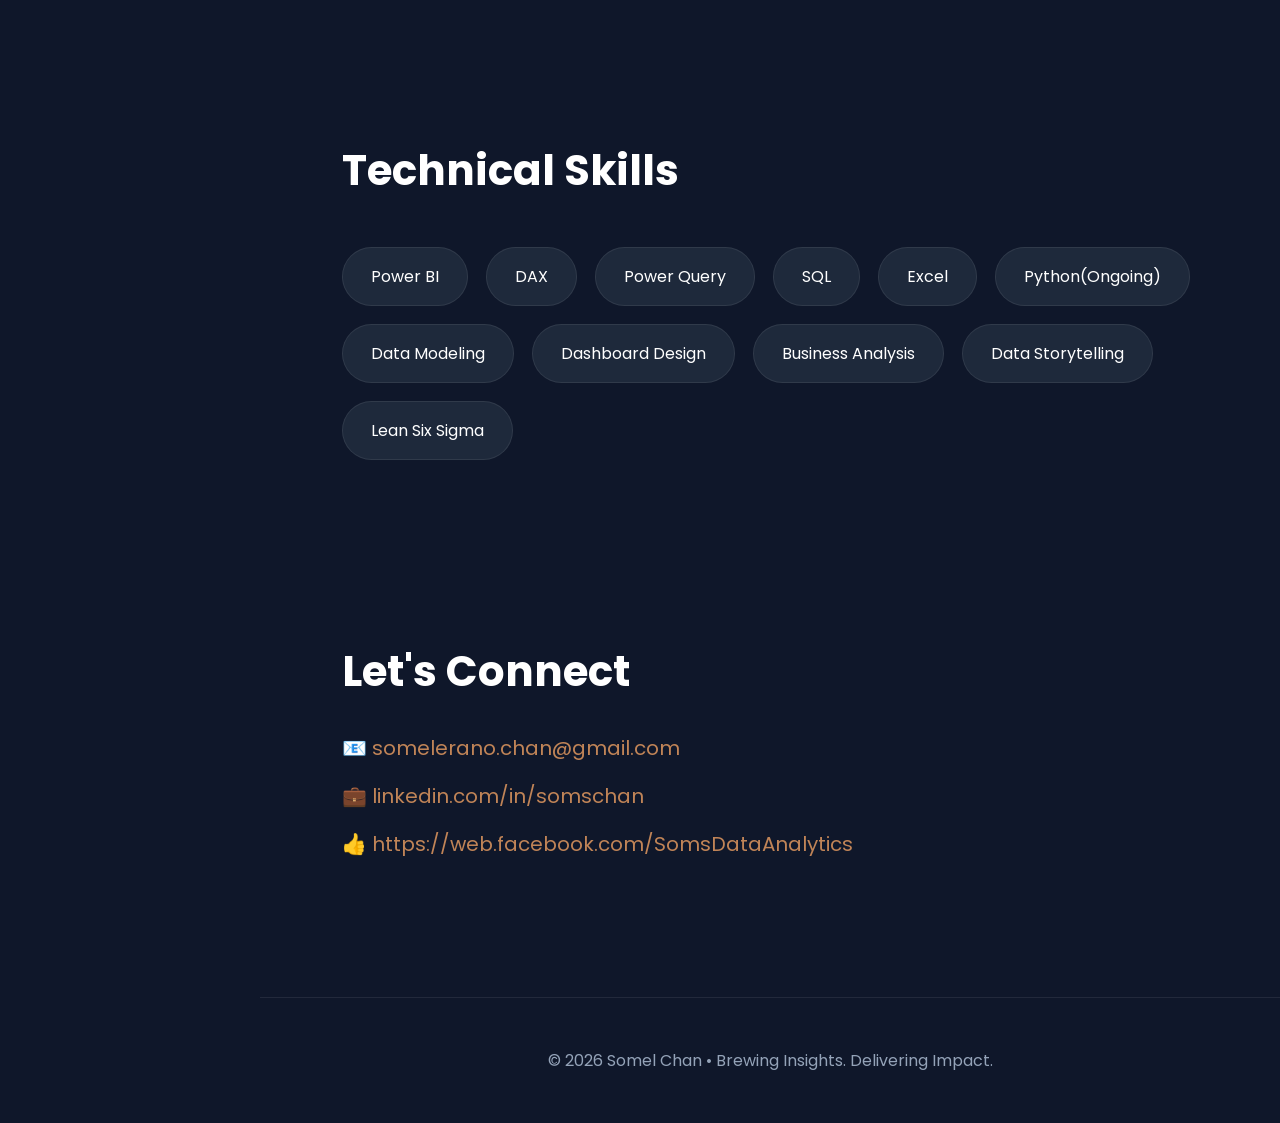
==== commit 0403730a: "Update index.html" ====
--- a/index.html
+++ b/index.html
@@ -594,36 +594,38 @@
 
         </article>
 
-        <!-- SQL Capstone -->
-
-        <article class="project-card">
-
-            <div class="project-placeholder">🗄️</div>
-
-            <div class="project-body">
-
-                <div class="badges">
-                    <span class="status ongoing">Ongoing</span>
-                </div>
-
-                <h3>SQL Capstone Project</h3>
-
-                <p>
-                    A SQL-driven capstone project currently in progress.
-                    Case study details will be added once complete.
-                </p>
-
-                <div class="tags">
-
-                    <span>SQL</span>
-
-                </div>
-
-                <a class="disabled">Coming Soon</a>
-
-            </div>
-
-        </article>
+<!-- SQL Capstone -->
+
+<article class="project-card">
+
+    <div class="project-placeholder">🗄️</div>
+
+    <div class="project-body">
+
+        <div class="badges">
+            <span class="status completed">Completed</span>
+        </div>
+
+        <h3>SQL Capstone Project</h3>
+
+        <p>
+            An end-to-end MySQL analysis of the Olist Brazilian E-Commerce
+            dataset — customer spend, revenue trends, category performance,
+            and retention, built with joins, CTEs, and window functions.
+        </p>
+
+        <div class="tags">
+
+            <span>SQL</span>
+            <span>MySQL</span>
+
+        </div>
+
+        <a href="sql-capstone/index.html" class="view-btn">View Case Study →</a>
+
+    </div>
+
+</article>
 
         <!-- Power BI Capstone -->
 
@@ -838,9 +840,8 @@
 
 👍
 
-<a href="https://web.facebook.com/SomsDataAnalytics
-
-target="_blank">
+<a href="https://web.facebook.com/SomsDataAnalytics"
+    target="_blank">
 
 https://web.facebook.com/SomsDataAnalytics
 
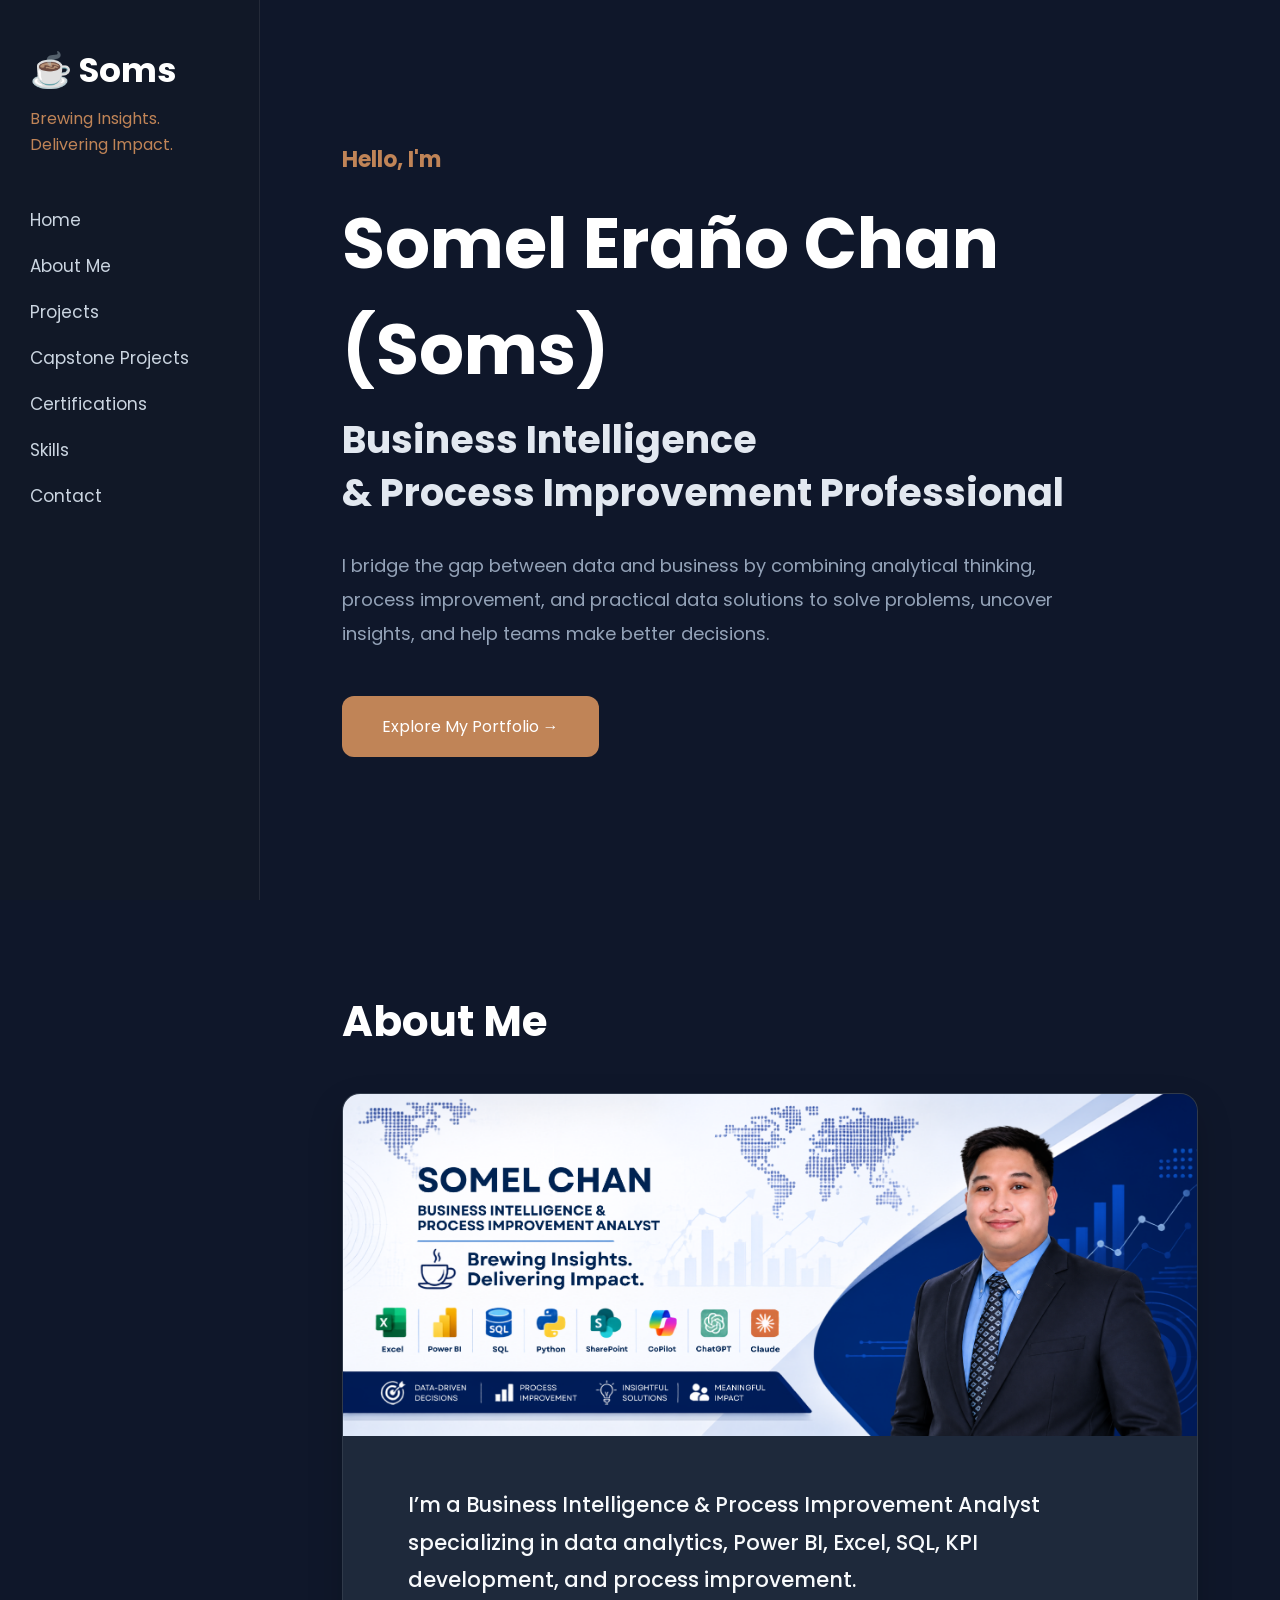
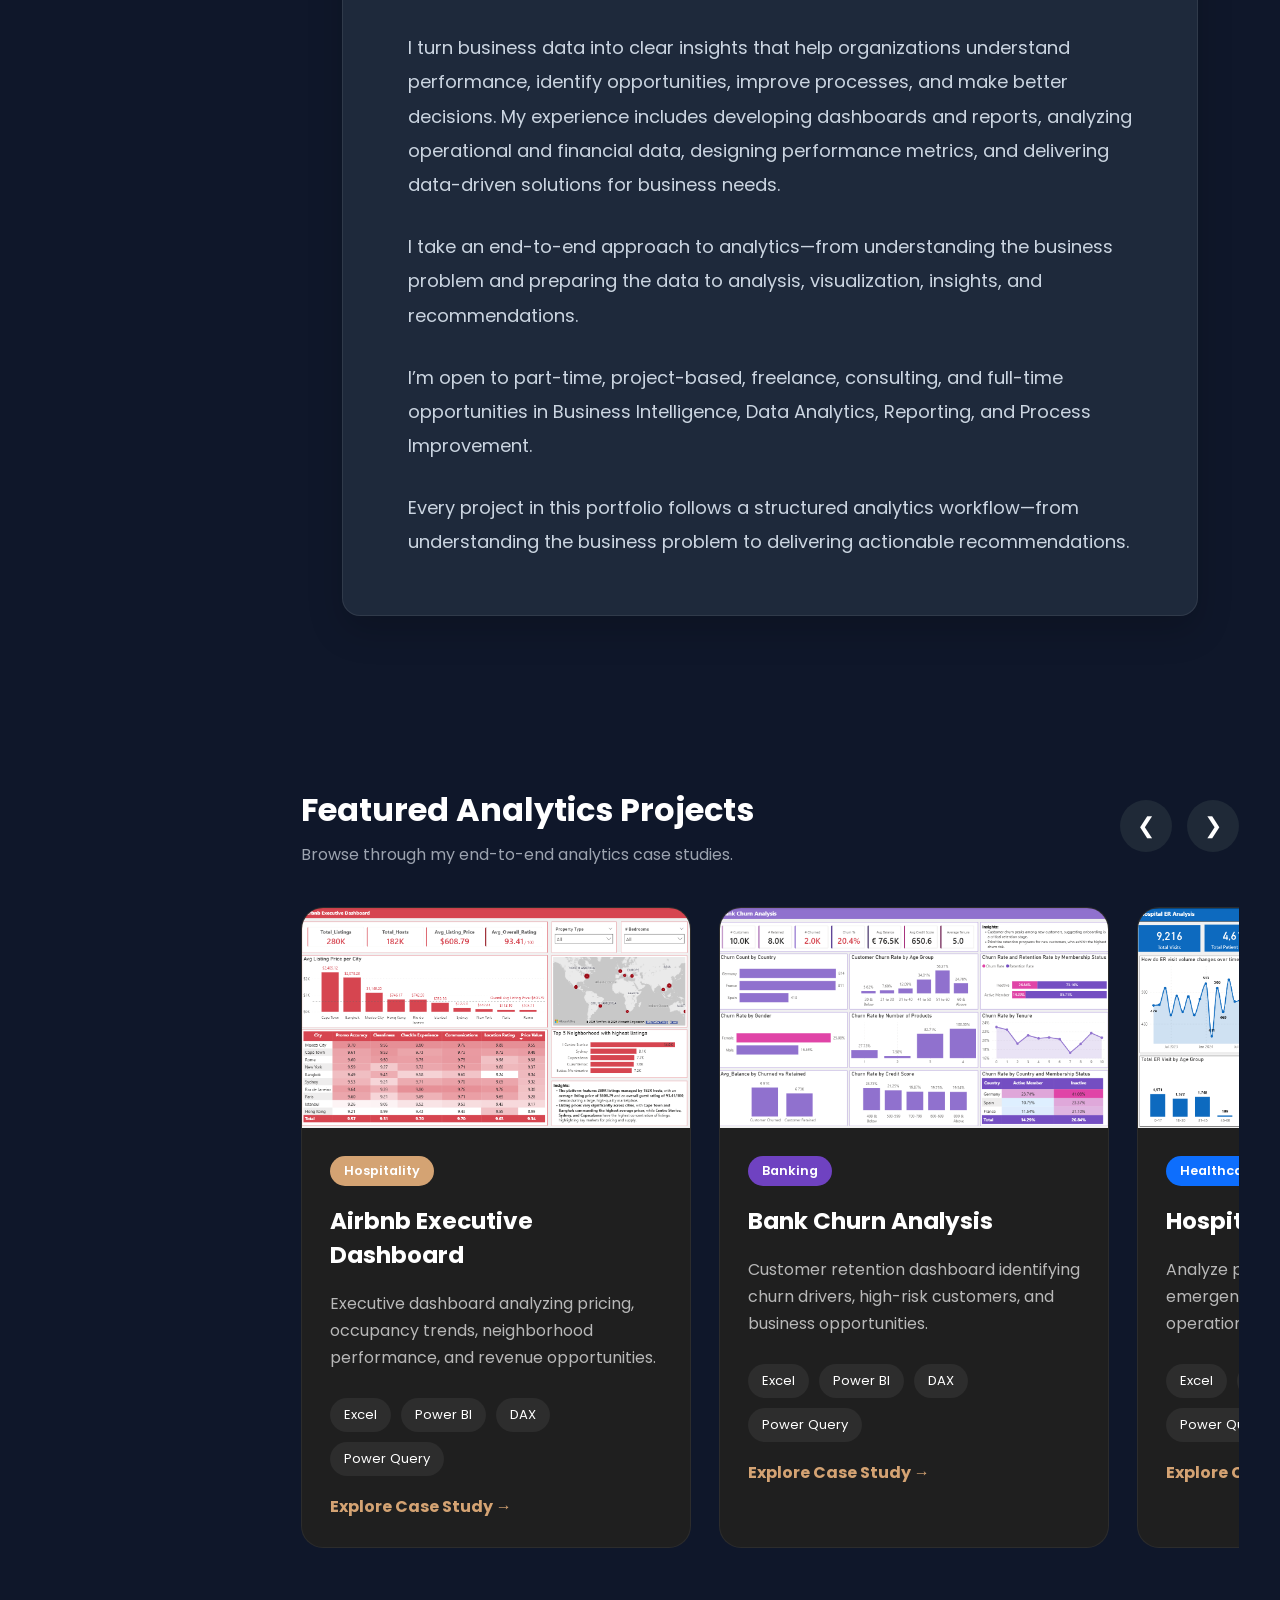
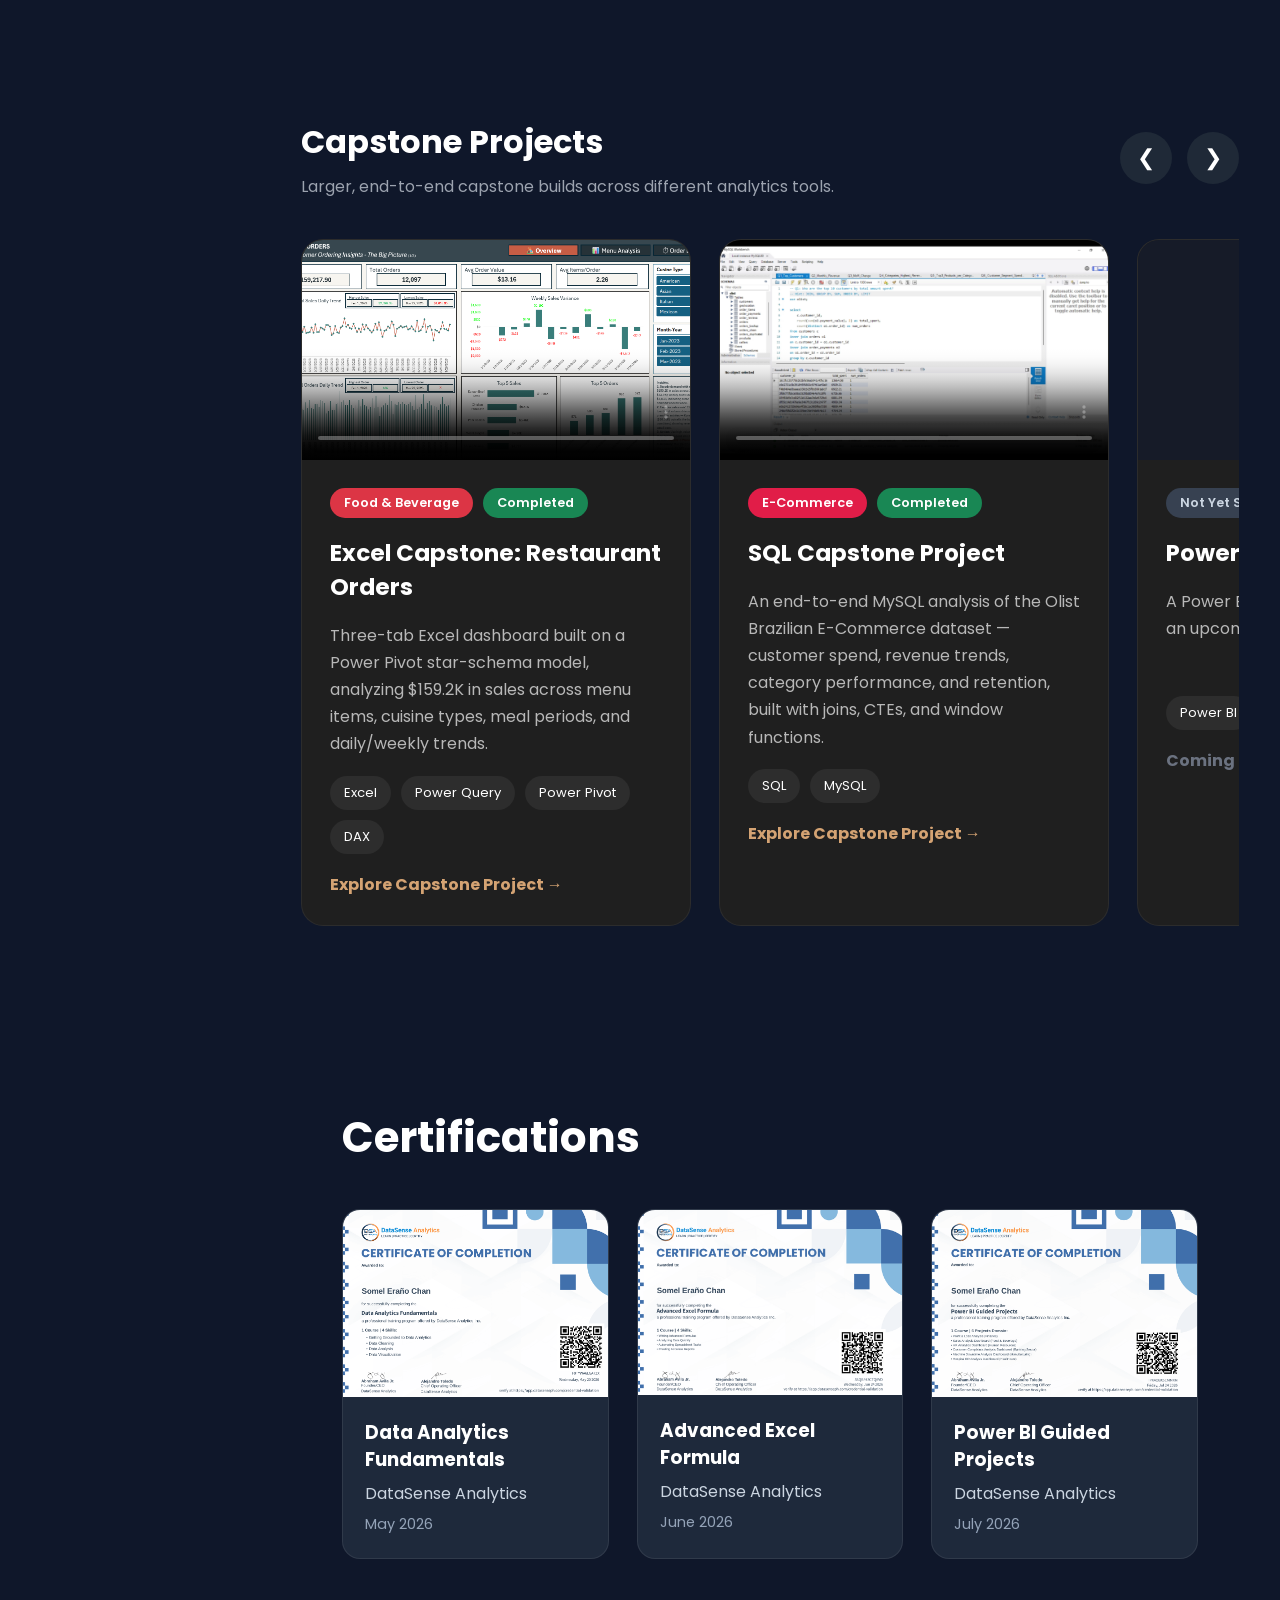
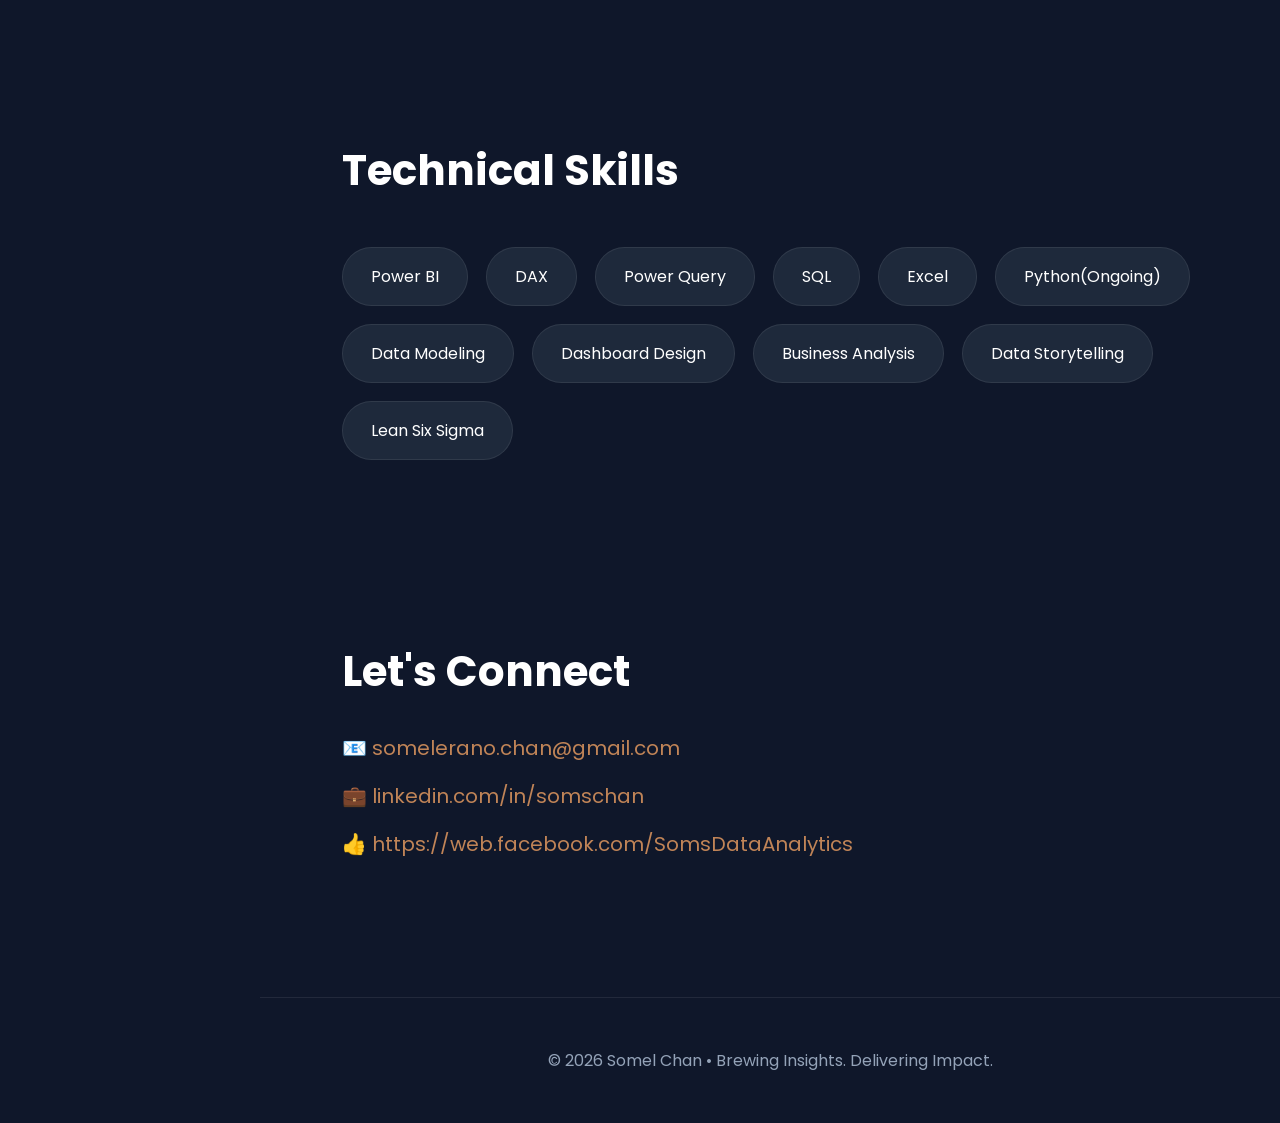
==== commit c313ed8f: "capstone" ====
--- a/index.html
+++ b/index.html
@@ -598,11 +598,18 @@
 
 <article class="project-card">
 
-    <div class="project-placeholder">🗄️</div>
+    <video
+        src="case-studies/sql-capstone/preview.mp4"
+        poster="case-studies/sql-capstone/dashboard-overview.png"
+        controls
+        muted
+        playsinline
+    ></video>
 
     <div class="project-body">
 
         <div class="badges">
+            <span class="industry ecommerce">E-Commerce</span>
             <span class="status completed">Completed</span>
         </div>
 
@@ -621,7 +628,7 @@
 
         </div>
 
-        <a href="sql-capstone/index.html" class="view-btn">View Case Study →</a>
+        <a href="case-studies/sql-capstone/">Explore Capstone Project →</a>
 
     </div>
 
--- a/style.css
+++ b/style.css
@@ -637,6 +637,7 @@
 .manufacturing{background:#fd7e14;}
 .food{background:#dc3545;}
 .finance{background:#20c997;}
+.ecommerce{background:#e11d48;}
 
 /* status badges for capstone project progress */
 
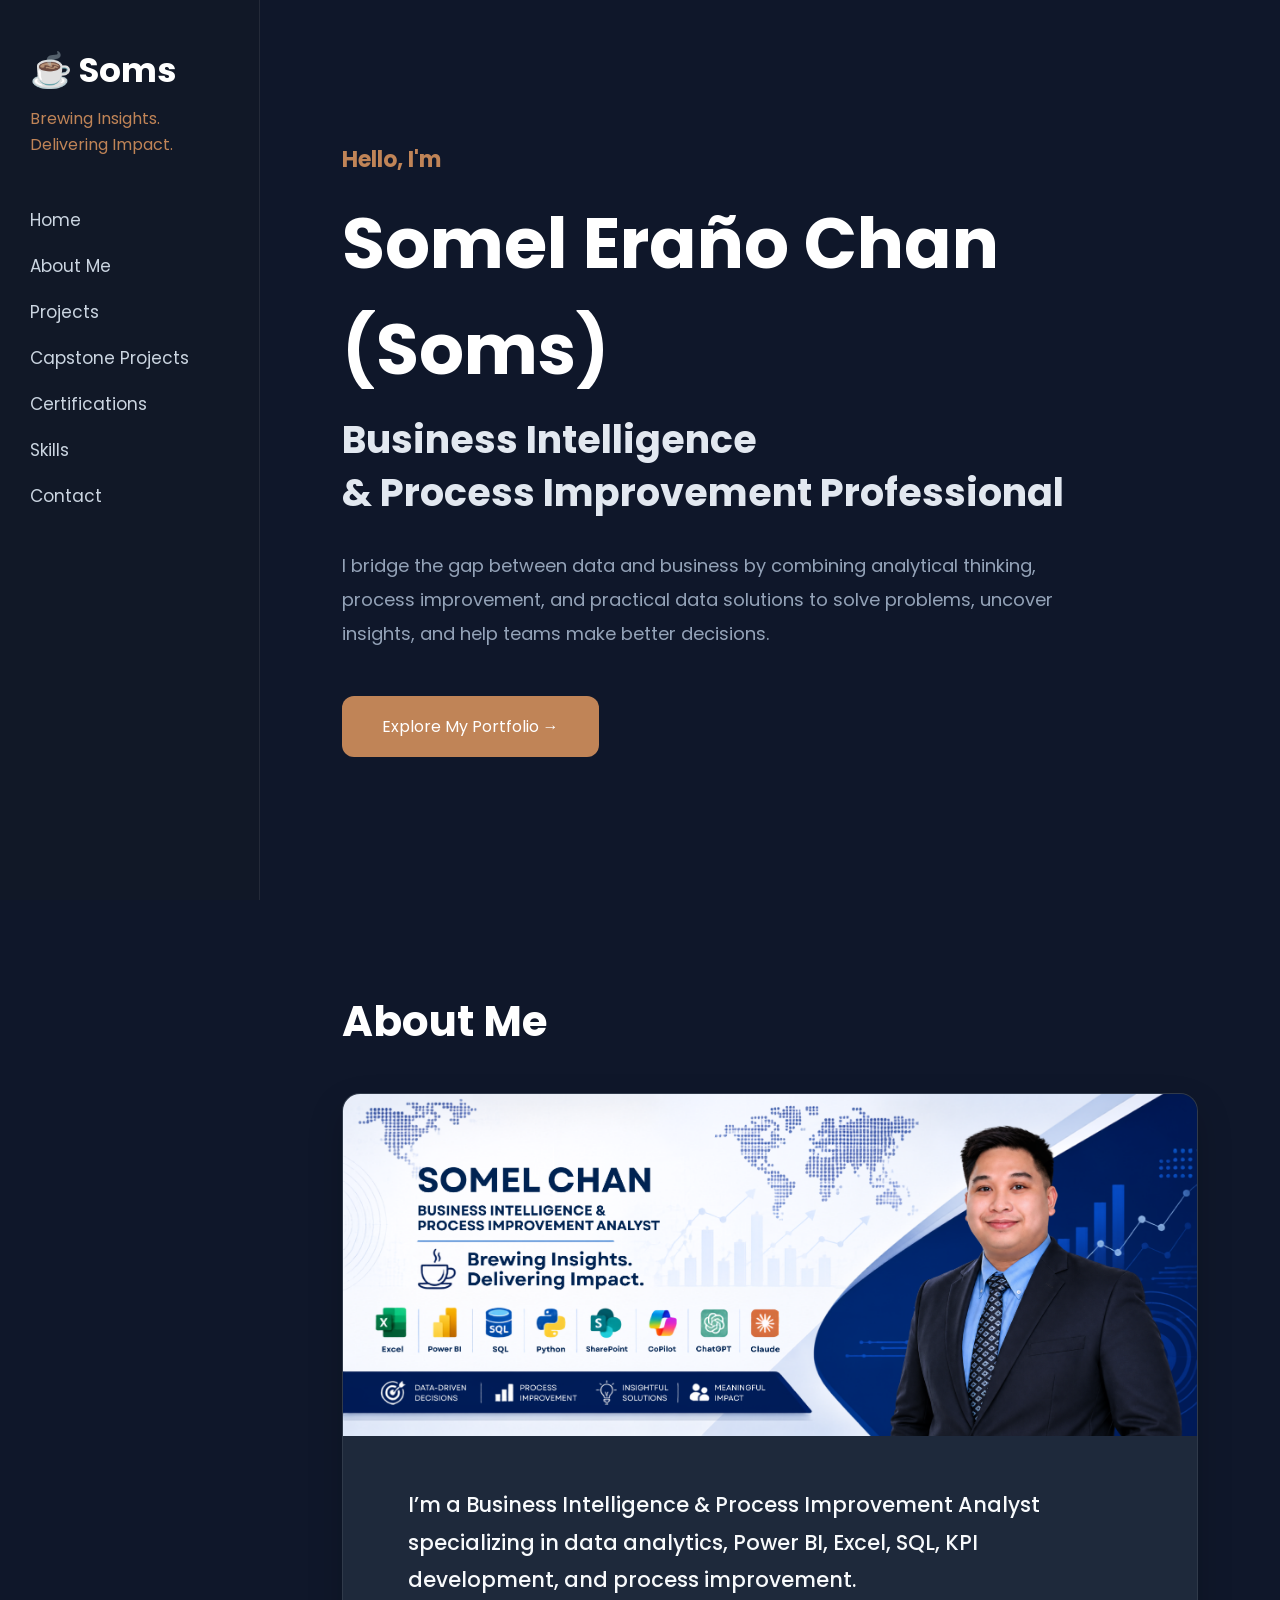
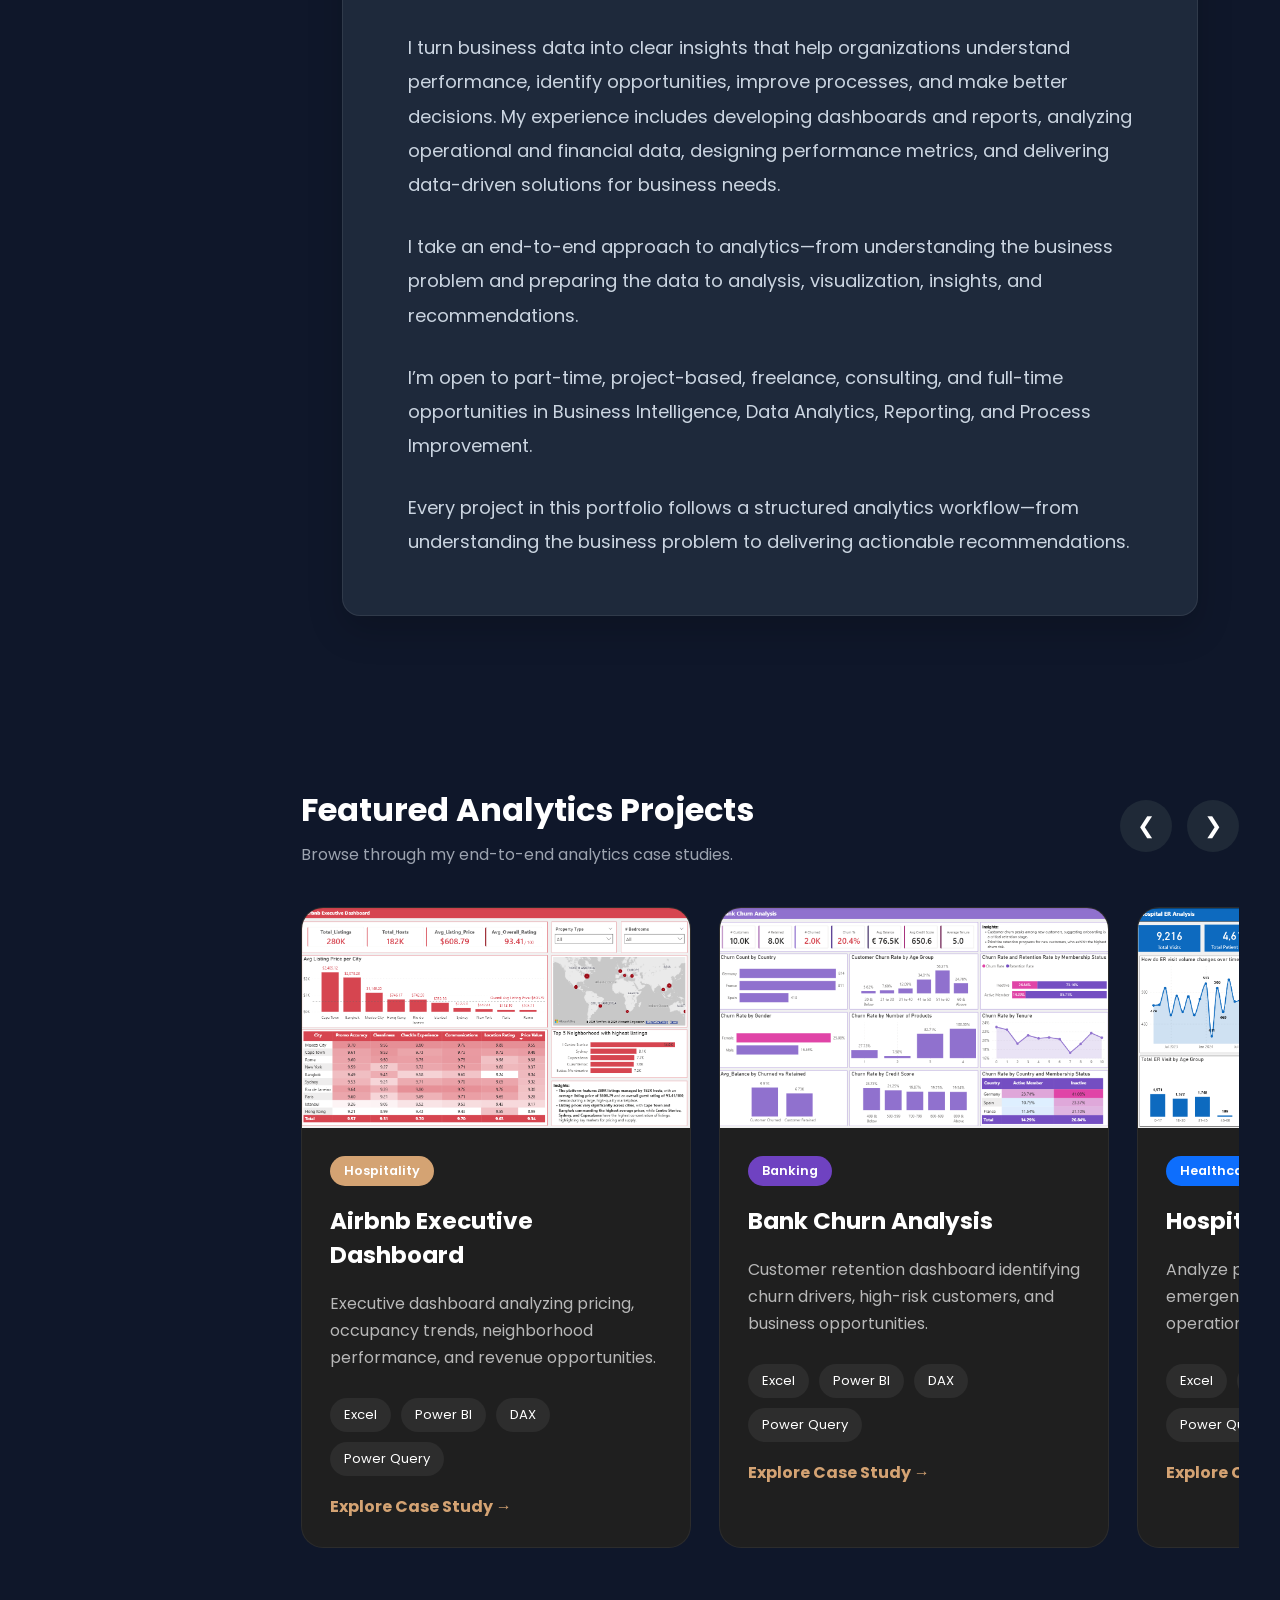
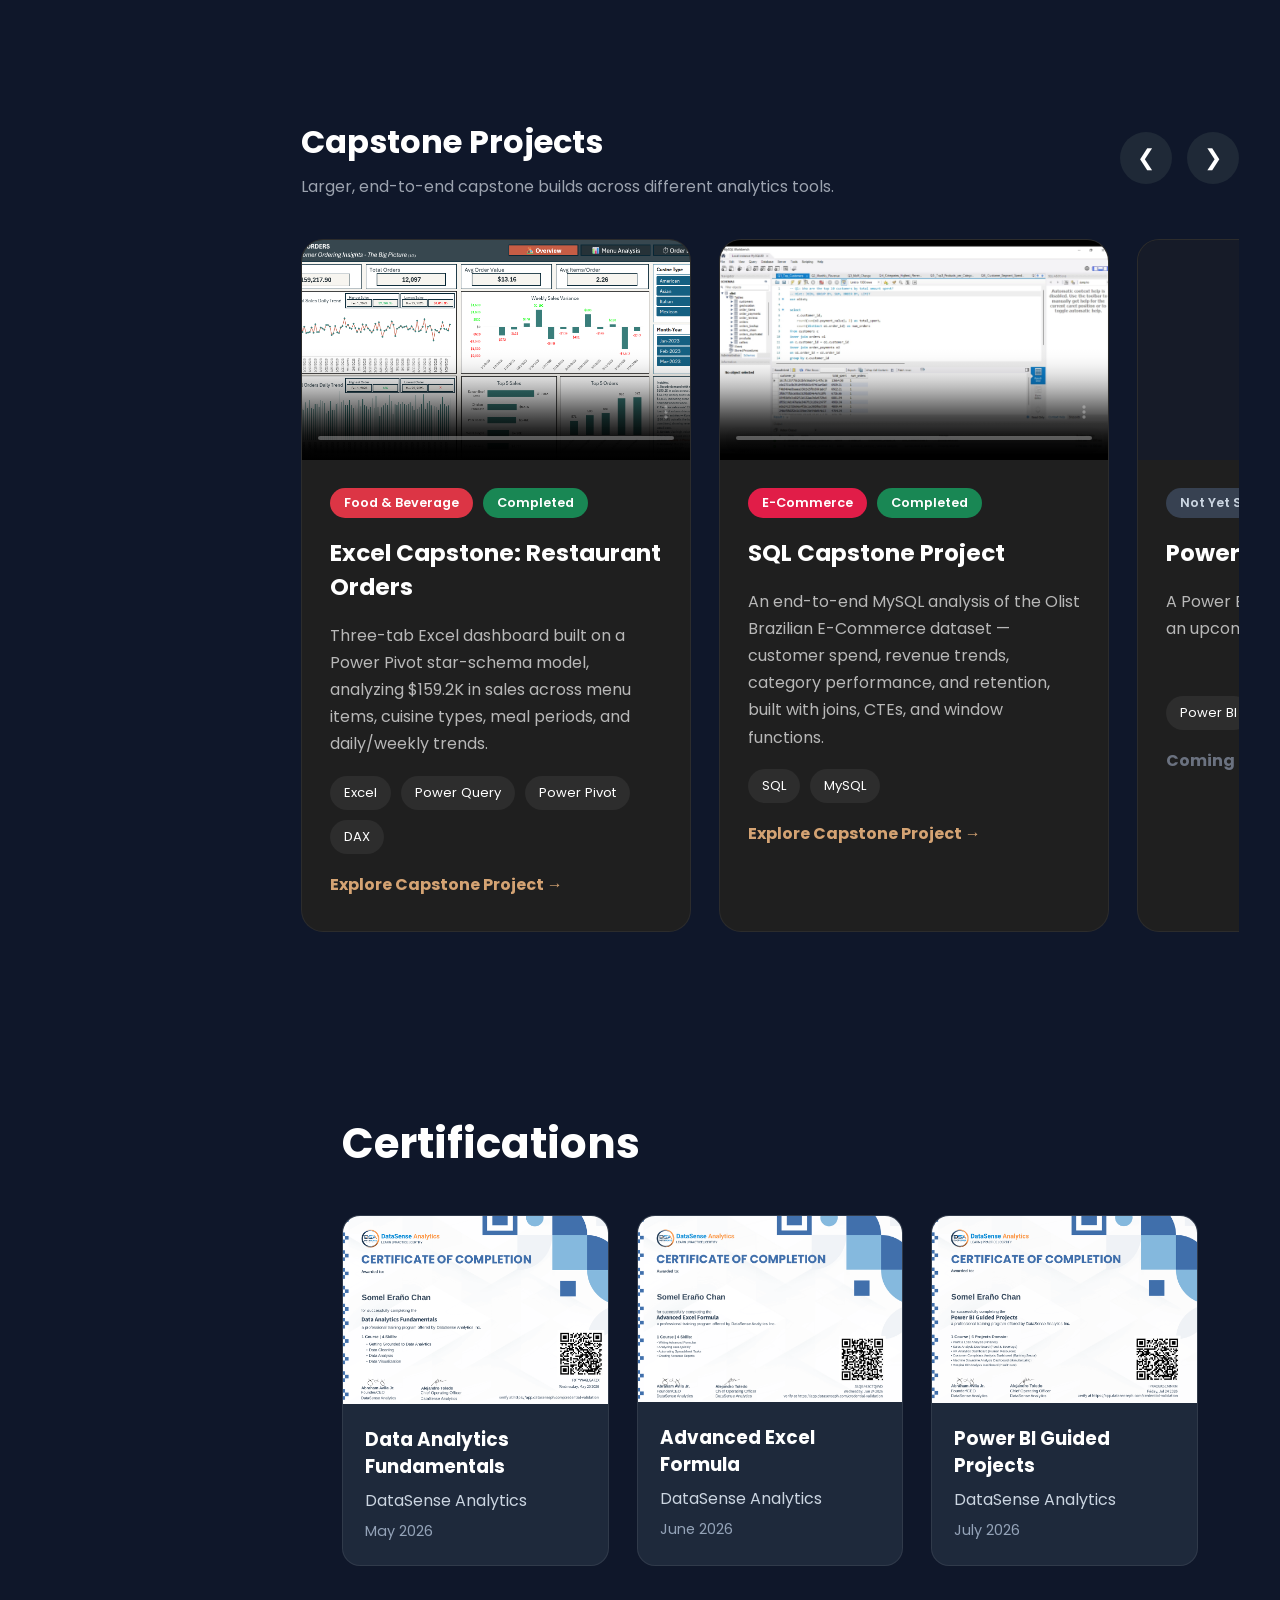
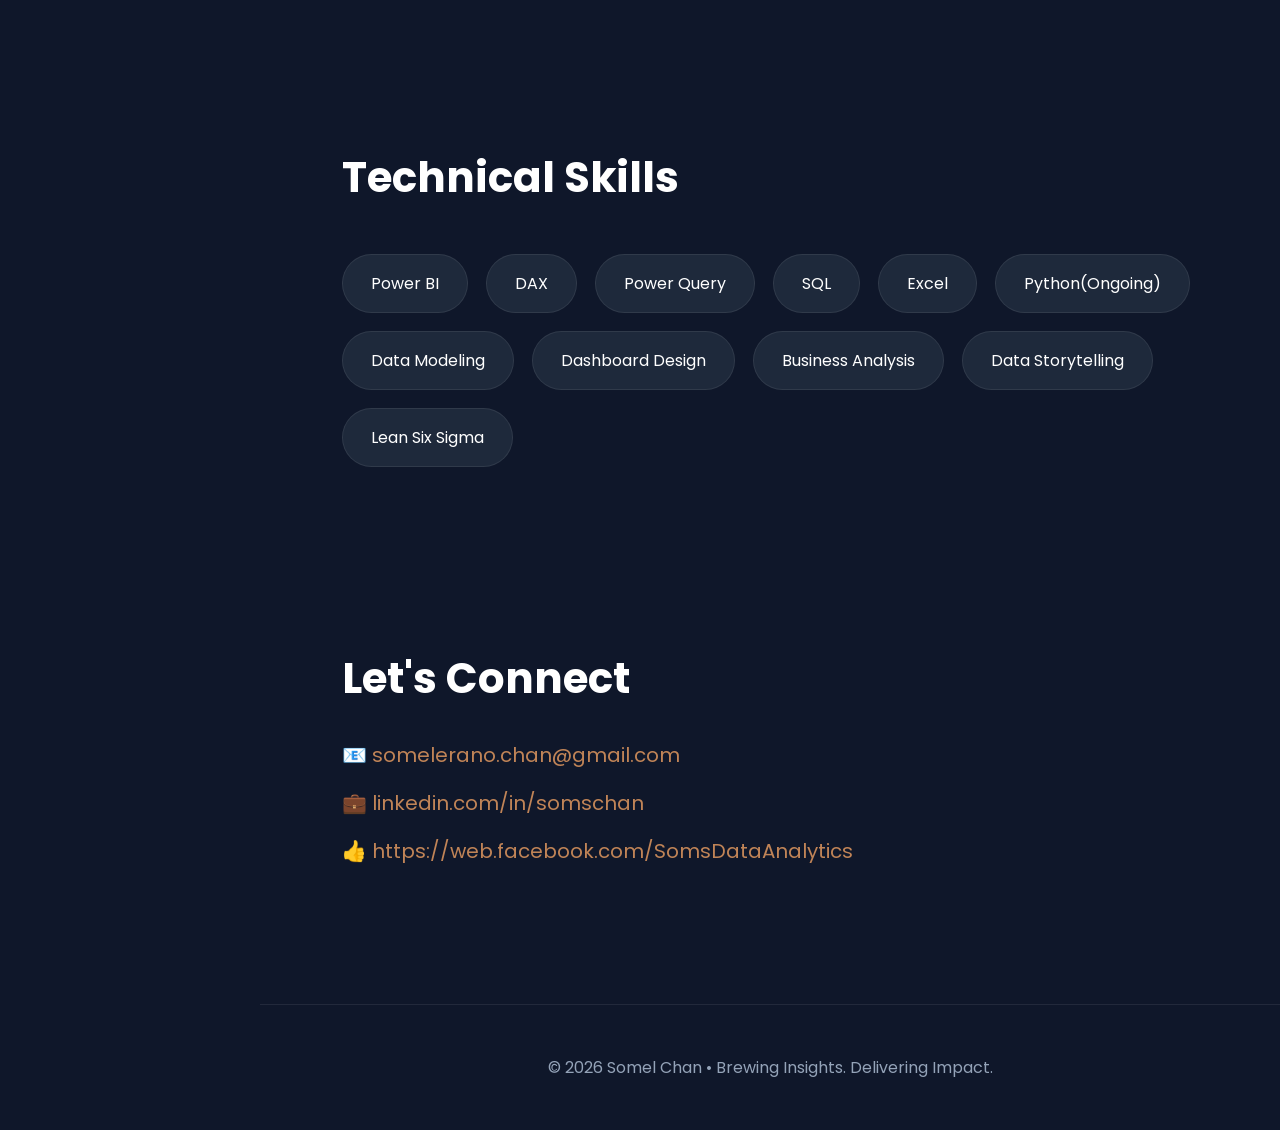
==== commit 192bf04c: "Add Python Sales Analytics Capstone to portfolio" ====
--- a/index.html
+++ b/index.html
@@ -665,36 +665,54 @@
 
         </article>
 
-        <!-- Python Capstone -->
-
-        <article class="project-card">
-
-            <div class="project-placeholder">🐍</div>
-
-            <div class="project-body">
-
-                <div class="badges">
-                    <span class="status not-started">Not Yet Started</span>
-                </div>
-
-                <h3>Python Capstone Project</h3>
-
-                <p>
-                    A Python-based analytics capstone project planned for
-                    an upcoming portfolio update.
-                </p>
-
-                <div class="tags">
-
-                    <span>Python</span>
-
-                </div>
-
-                <a class="disabled">Coming Soon</a>
-
-            </div>
-
-        </article>
+
+<!-- Python Capstone -->
+
+<article class="project-card">
+
+    <img
+        src="case-studies/python-capstone/assets/dashboard.png"
+        alt="Python Capstone Sales Performance and Customer Insights dashboard"
+        loading="lazy"
+    >
+
+    <div class="project-body">
+
+        <div class="badges">
+            <span class="industry ecommerce">
+                Retail / E-Commerce
+            </span>
+
+            <span class="status completed">
+                Completed
+            </span>
+        </div>
+
+        <h3>
+            Python Capstone: Sales Performance &amp; Customer Insights
+        </h3>
+
+        <p>
+            End-to-end Python analysis of retail transactions,
+            from data cleaning and customer segmentation
+            to PHP 4.38M in validated sales and six visualizations.
+        </p>
+
+        <div class="tags">
+            <span>Python</span>
+            <span>Pandas</span>
+            <span>Matplotlib</span>
+            <span>Jupyter</span>
+        </div>
+
+        <a href="case-studies/python-capstone/">
+            Explore Capstone Project &rarr;
+        </a>
+
+    </div>
+
+</article>
+
 
     </div>
 
